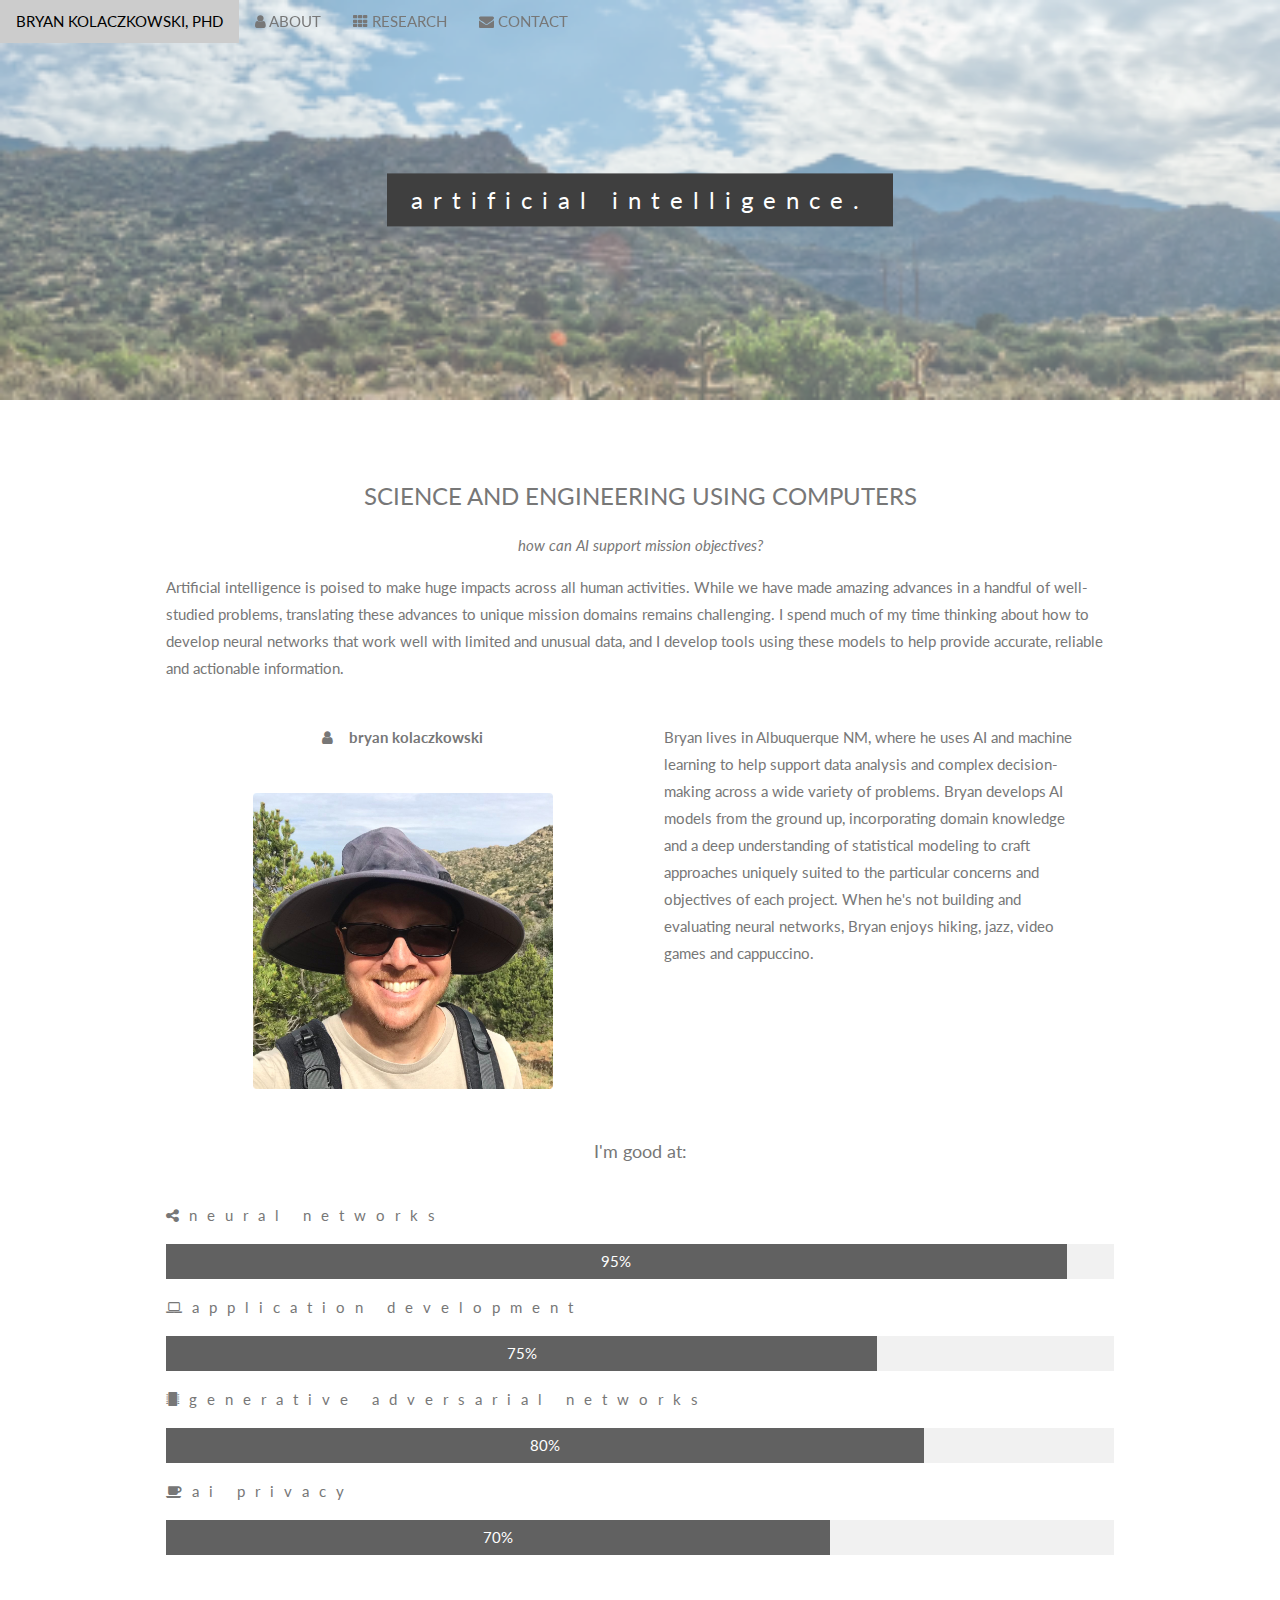
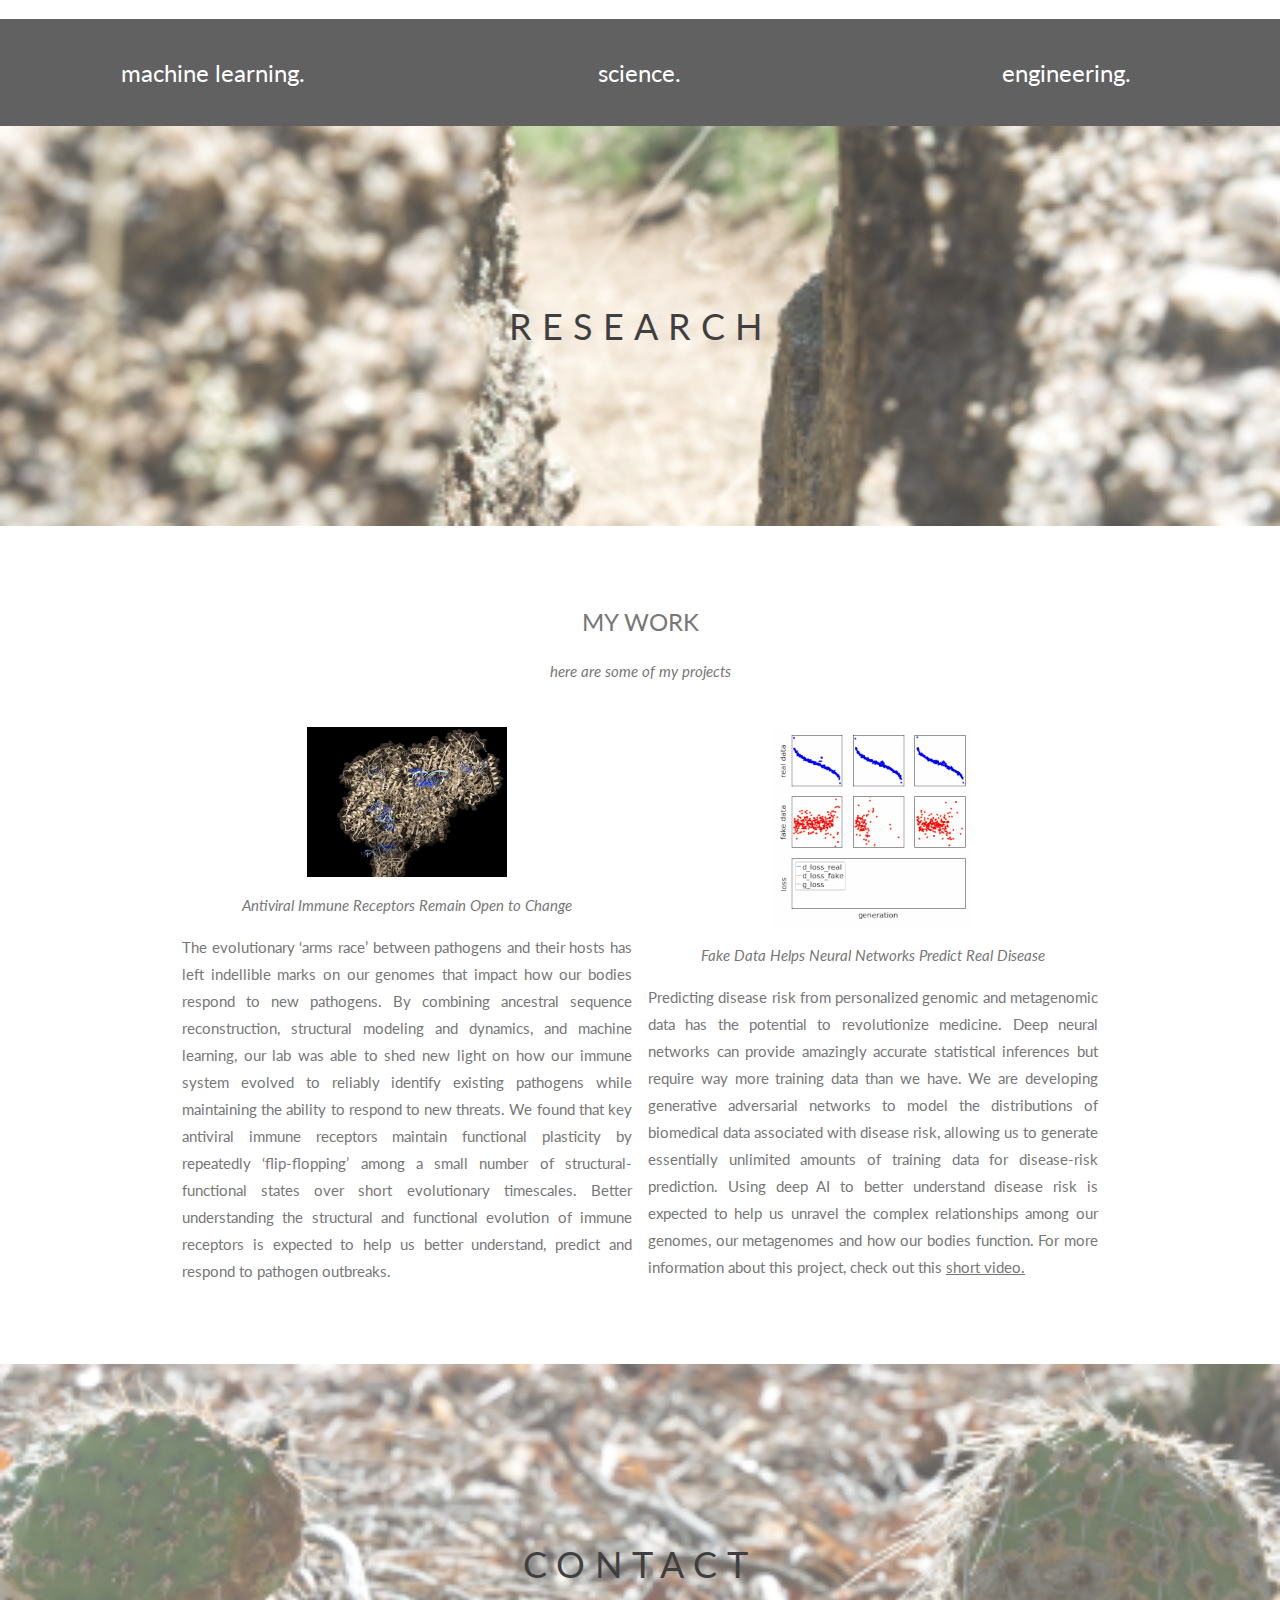
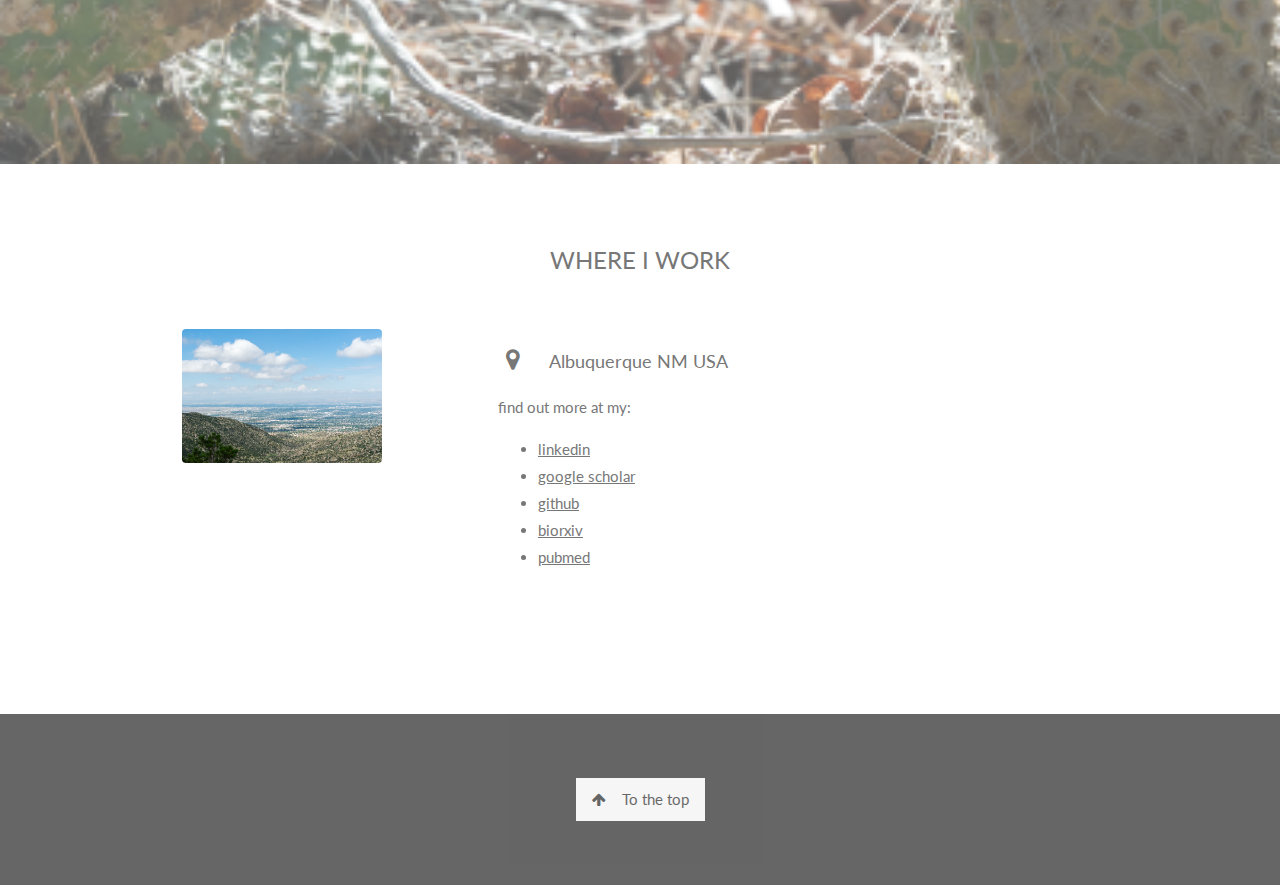
==== index.html @ e43301e1 "ai" ====
<!DOCTYPE html>
<html>
<title>bryankai</title>
<meta charset="UTF-8">
<meta name="viewport" content="width=device-width, initial-scale=1">
<link rel="stylesheet" href="https://www.w3schools.com/w3css/4/w3.css">
<link rel="stylesheet" href="https://fonts.googleapis.com/css?family=Lato">
<link rel="stylesheet" href="https://cdnjs.cloudflare.com/ajax/libs/font-awesome/4.7.0/css/font-awesome.min.css">
<style>
body,h1,h2,h3,h4,h5,h6 {font-family: "Lato", sans-serif;}
body, html {
  height: 100%;
  color: #777;
  line-height: 1.8;
}

/* Create a Parallax Effect */
.bgimg-1, .bgimg-2, .bgimg-3 {
  background-attachment: fixed;
  background-position: center;
  background-repeat: no-repeat;
  background-size: cover;
}

/* First image (Logo. Full height) */
.bgimg-1 {
  background-image: url('/images/parallax1.png');
  min-height: 100%;
}

/* Second image (Portfolio) */
.bgimg-2 {
  background-image: url("/images/parallax2.png");
  min-height: 400px;
}

/* Third image (Contact) */
.bgimg-3 {
  background-image: url("/images/parallax3.png");
  min-height: 400px;
}

.w3-wide {letter-spacing: 10px;}
.w3-hover-opacity {cursor: pointer;}

/* Turn off parallax scrolling for tablets and phones */
@media only screen and (max-device-width: 1600px) {
  .bgimg-1, .bgimg-2, .bgimg-3 {
    background-attachment: scroll;
    min-height: 400px;
  }
}
</style>
<body>

<!-- Navbar (sit on top) -->
<div class="w3-top">
  <div class="w3-bar" id="myNavbar">
    <a class="w3-bar-item w3-button w3-hover-black w3-hide-medium w3-hide-large w3-right" href="javascript:void(0);" onclick="toggleFunction()" title="Toggle Navigation Menu">
      <i class="fa fa-bars"></i>
    </a>
    <a href="#home" class="w3-bar-item w3-button w3-text-black">BRYAN KOLACZKOWSKI, PHD</a>
    <a href="#about" class="w3-bar-item w3-button w3-hide-small"><i class="fa fa-user"></i> ABOUT</a>
    <a href="#research" class="w3-bar-item w3-button w3-hide-small"><i class="fa fa-th"></i> RESEARCH</a>
    <a href="#contact" class="w3-bar-item w3-button w3-hide-small"><i class="fa fa-envelope"></i> CONTACT</a>
    </a>
  </div>

  <!-- Navbar on small screens -->
  <div id="navDemo" class="w3-bar-block w3-white w3-hide w3-hide-large w3-hide-medium">
    <a href="#about" class="w3-bar-item w3-button" onclick="toggleFunction()">ABOUT</a>
    <a href="#research" class="w3-bar-item w3-button" onclick="toggleFunction()">RESEARCH</a>
    <a href="#contact" class="w3-bar-item w3-button" onclick="toggleFunction()">CONTACT</a>
  </div>
</div>

<!-- First Parallax Image with Logo Text -->
<div class="bgimg-1 w3-display-container w3-opacity-min" id="home">
  <div class="w3-display-middle" style="white-space:nowrap;">
    <span class="w3-center w3-padding-large w3-black w3-xlarge w3-wide w3-animate-opacity">artificial intelligence.</span>
  </div>
</div>

<!-- Container (About Section) -->
<div class="w3-content w3-container w3-padding-64" id="about">
  <h3 class="w3-center">SCIENCE AND ENGINEERING USING COMPUTERS</h3>
  <p class="w3-center"><em>how can AI support mission objectives?</em></p>
  <p class="w3-justified">Artificial intelligence is poised to make huge impacts across
    all human activities. While we have made amazing advances in a handful of well-studied
    problems, translating these advances to unique mission domains remains challenging.
    I spend much of my time thinking about how to develop neural networks that work
    well with limited and unusual data, and I develop tools using these models to
    help provide accurate, reliable and actionable information.
  </p>
  <div class="w3-row">
    <div class="w3-col m6 w3-center w3-padding-large">
      <p><b><i class="fa fa-user w3-margin-right"></i>bryan kolaczkowski</b></p><br>
      <img src="/images/me.png" class="w3-round w3-image" alt="Photo of Me" width="300">
    </div>

    <!-- Hide this text on small devices -->
    <div class="w3-col m6 w3-hide-small w3-padding-large">
      <p class="w3-justified">Bryan lives in Albuquerque NM, where he uses AI and
        machine learning to help support data analysis and complex decision-making
        across a wide variety of problems. Bryan develops AI models from the
        ground up, incorporating domain knowledge and a deep understanding of statistical
        modeling to craft approaches uniquely suited to the particular concerns and
        objectives of each project. When he's not building and evaluating neural
        networks, Bryan enjoys hiking, jazz, video games and cappuccino.
      </p>
    </div>
  </div>
  <p class="w3-large w3-center w3-padding-16">I'm good at:</p>
  <p class="w3-wide"><i class="fa fa-share-alt"></i>neural networks</p>
  <div class="w3-light-grey">
    <div class="w3-container w3-padding-small w3-dark-grey w3-center" style="width:95%">95%</div>
  </div>
  <p class="w3-wide"><i class="fa fa-laptop"></i>application development</p>
  <div class="w3-light-grey">
    <div class="w3-container w3-padding-small w3-dark-grey w3-center" style="width:75%">75%</div>
  </div>
  <p class="w3-wide"><i class="fa fa-microchip"></i>generative adversarial networks</p>
  <div class="w3-light-grey">
    <div class="w3-container w3-padding-small w3-dark-grey w3-center" style="width:80%">80%</div>
  </div>
  <p class="w3-wide"><i class="fa fa-coffee"></i>ai privacy</p>
  <div class="w3-light-grey">
    <div class="w3-container w3-padding-small w3-dark-grey w3-center" style="width:70%">70%</div>
  </div>
</div>

<div class="w3-row w3-center w3-dark-grey w3-padding-16">
  <div class="w3-third w3-section">
    <span class="w3-xlarge">machine learning.</span>
  </div>
  <div class="w3-third w3-section">
    <span class="w3-xlarge">science.</span>
  </div>
  <div class="w3-third w3-section">
    <span class="w3-xlarge">engineering.</span>
  </div>
</div>

<!-- Second Parallax Image with Portfolio Text -->
<div class="bgimg-2 w3-display-container w3-opacity-min">
  <div class="w3-display-middle">
    <span class="w3-xxlarge w3-text-black w3-wide">RESEARCH</span>
  </div>
</div>

<!-- Container (Portfolio Section) -->
<div class="w3-content w3-container w3-padding-64" id="research">
  <h3 class="w3-center">MY WORK</h3>
  <p class="w3-center"><em>here are some of my projects</em></p><br>

  <!-- Responsive Grid. Four columns on tablets, laptops and desktops. Will stack on mobile devices/small screens (100% width) -->
  <div class="w3-row-padding w3-center">

    <div class="w3-half m3">
      <img src="/images/p1.gif" style="width:100" alt="RIG-like receptor">
      <p><em>Antiviral Immune Receptors Remain Open to Change</em></p>
      <p class="w3-justify">The evolutionary ‘arms race’ between pathogens and their hosts
         has left indellible marks on our genomes that impact how our bodies
         respond to new pathogens. By combining ancestral sequence
         reconstruction, structural modeling and dynamics, and machine
         learning, our lab was able to shed new light on how our immune system
         evolved to reliably identify existing pathogens while
         maintaining the ability to respond to new threats. We found
         that key antiviral immune receptors maintain functional plasticity
         by repeatedly ‘flip-flopping’ among a small number of
         structural-functional states over short
         evolutionary timescales. Better understanding the structural and
         functional evolution of immune receptors is expected to
         help us better understand, predict and respond to pathogen
         outbreaks.</p>
    </div>

    <div class="w3-half m3">
      <img src="/images/p2.gif" style="width:100" alt="Dicer">
      <p><em>Fake Data Helps Neural Networks Predict Real Disease</em></p>
      <p class="w3-justify">Predicting disease risk from personalized genomic and metagenomic data
         has the potential to revolutionize medicine. Deep neural networks
         can provide amazingly accurate statistical inferences but require
         way more training data than we have. We are developing generative
         adversarial networks to model the distributions of biomedical data
         associated with disease risk, allowing us to generate
         essentially unlimited amounts of training data for disease-risk
         prediction. Using deep AI to better understand disease risk is
         expected to help us unravel the complex relationships among our
         genomes, our metagenomes and how our bodies function. For more
         information about this project, check out this
         <a href="https://youtu.be/3ByeWbR-3E4" target="_blank">short video.</a></p>
    </div>

  </div>
</div>


<!-- Third Parallax Image with Portfolio Text -->
<div class="bgimg-3 w3-display-container w3-opacity-min">
  <div class="w3-display-middle">
     <span class="w3-xxlarge w3-text-black w3-wide">CONTACT</span>
  </div>
</div>

<!-- Container (Contact Section) -->
<div class="w3-content w3-container w3-padding-64" id="contact">
  <h3 class="w3-center">WHERE I WORK</h3>

  <div class="w3-row w3-padding-32 w3-section">
    <div class="w3-col m4 w3-container">
      <img src="/images/map.png" class="w3-image w3-round" style="width:200px">
    </div>
    <div class="w3-col m8 w3-panel">
      <div class="w3-large w3-margin-bottom">
        <i class="fa fa-map-marker fa-fw w3-hover-text-black w3-xlarge w3-margin-right"></i> Albuquerque NM USA<br>
      </div>
      <p>find out more at my:</p>
      <ul>
        <li><a href="https://www.linkedin.com/in/bryankolaczkowski/" target="_blank">linkedin</a></li>
        <li><a href="https://scholar.google.com/citations?user=3FQG18EAAAAJ" target="_blank">google scholar</a></li>
        <li><a href="https://github.com/bryankolaczkowski" target="_blank">github</a></li>
        <li><a href="https://www.biorxiv.org/search/author1%3Abryan%2Bkolaczkowski" target="_blank">biorxiv</a></li>
        <li><a href="https://www.ncbi.nlm.nih.gov/myncbi/1bcPCwgeOtjYxw/bibliography/public/" target="_blank">pubmed</a></li>
      </ul>
    </div>
  </div>
</div>

<!-- Footer -->
<footer class="w3-center w3-black w3-padding-64 w3-opacity w3-hover-opacity-off">
  <a href="#home" class="w3-button w3-light-grey"><i class="fa fa-arrow-up w3-margin-right"></i>To the top</a>
</footer>

<script>
// Modal Image Gallery
function onClick(element) {
  document.getElementById("img01").src = element.src;
  document.getElementById("modal01").style.display = "block";
  var captionText = document.getElementById("caption");
  captionText.innerHTML = element.alt;
}

// Change style of navbar on scroll
window.onscroll = function() {myFunction()};
function myFunction() {
    var navbar = document.getElementById("myNavbar");
    if (document.body.scrollTop > 100 || document.documentElement.scrollTop > 100) {
        navbar.className = "w3-bar" + " w3-card" + " w3-animate-top" + " w3-white";
    } else {
        navbar.className = navbar.className.replace(" w3-card w3-animate-top w3-white", "");
    }
}

// Used to toggle the menu on small screens when clicking on the menu button
function toggleFunction() {
    var x = document.getElementById("navDemo");
    if (x.className.indexOf("w3-show") == -1) {
        x.className += " w3-show";
    } else {
        x.className = x.className.replace(" w3-show", "");
    }
}
</script>

</body>
</html>
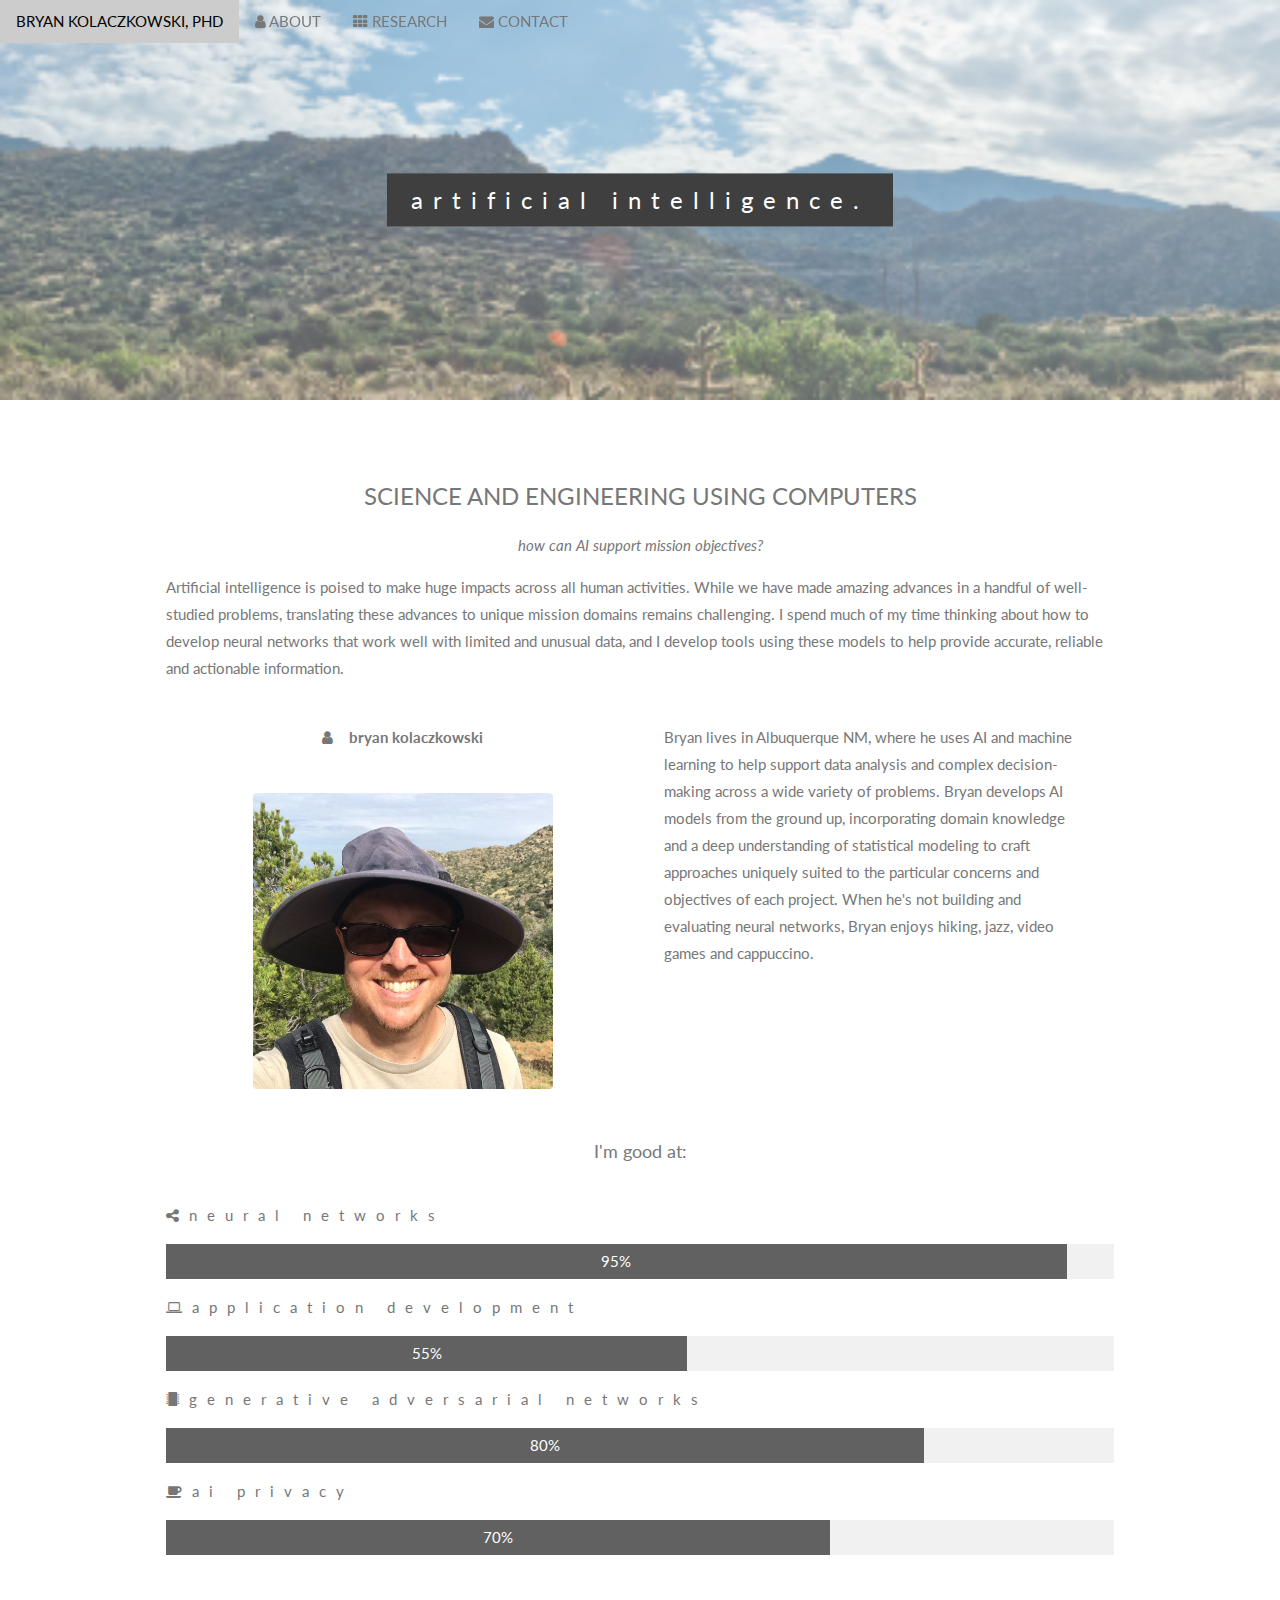
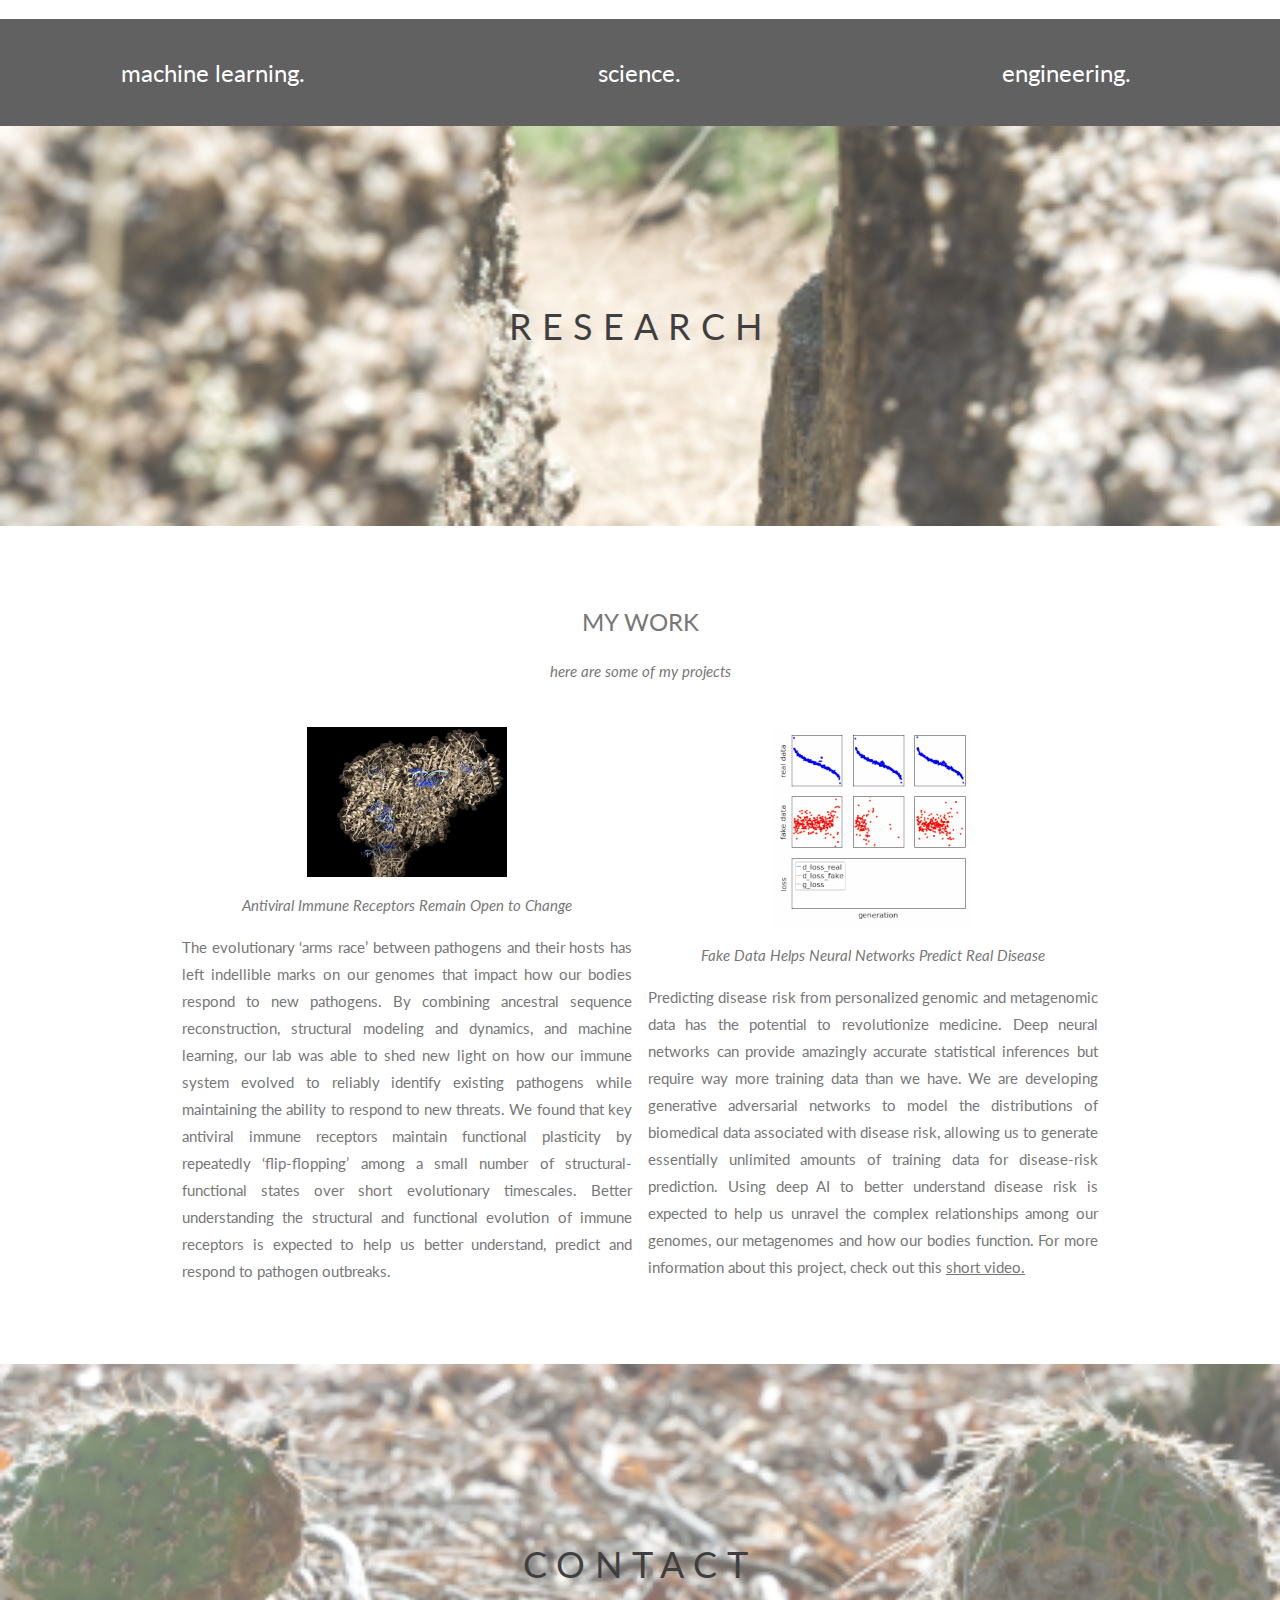
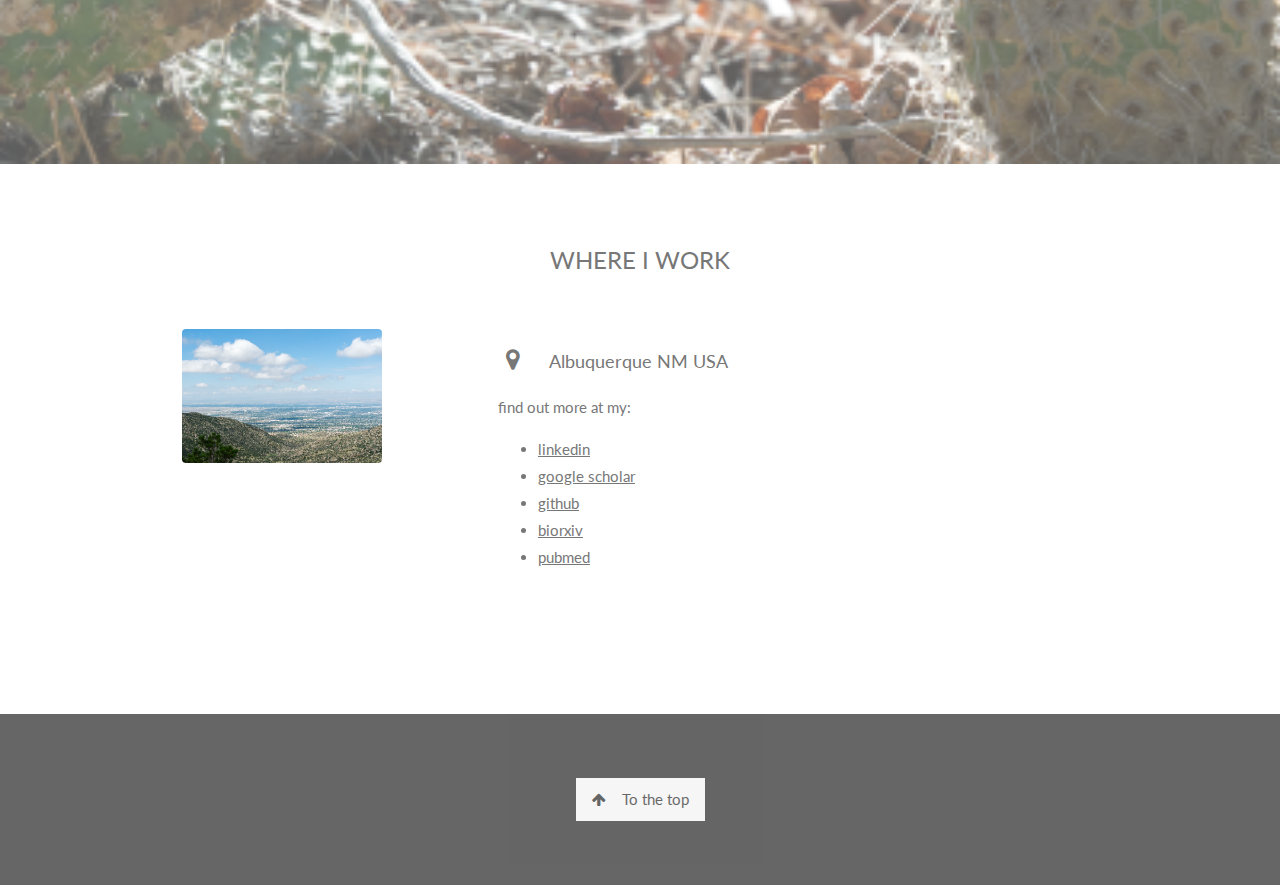
==== commit 3f698f6c: "update" ====
--- a/index.html
+++ b/index.html
@@ -117,7 +117,7 @@
   </div>
   <p class="w3-wide"><i class="fa fa-laptop"></i>application development</p>
   <div class="w3-light-grey">
-    <div class="w3-container w3-padding-small w3-dark-grey w3-center" style="width:75%">75%</div>
+    <div class="w3-container w3-padding-small w3-dark-grey w3-center" style="width:55%">55%</div>
   </div>
   <p class="w3-wide"><i class="fa fa-microchip"></i>generative adversarial networks</p>
   <div class="w3-light-grey">
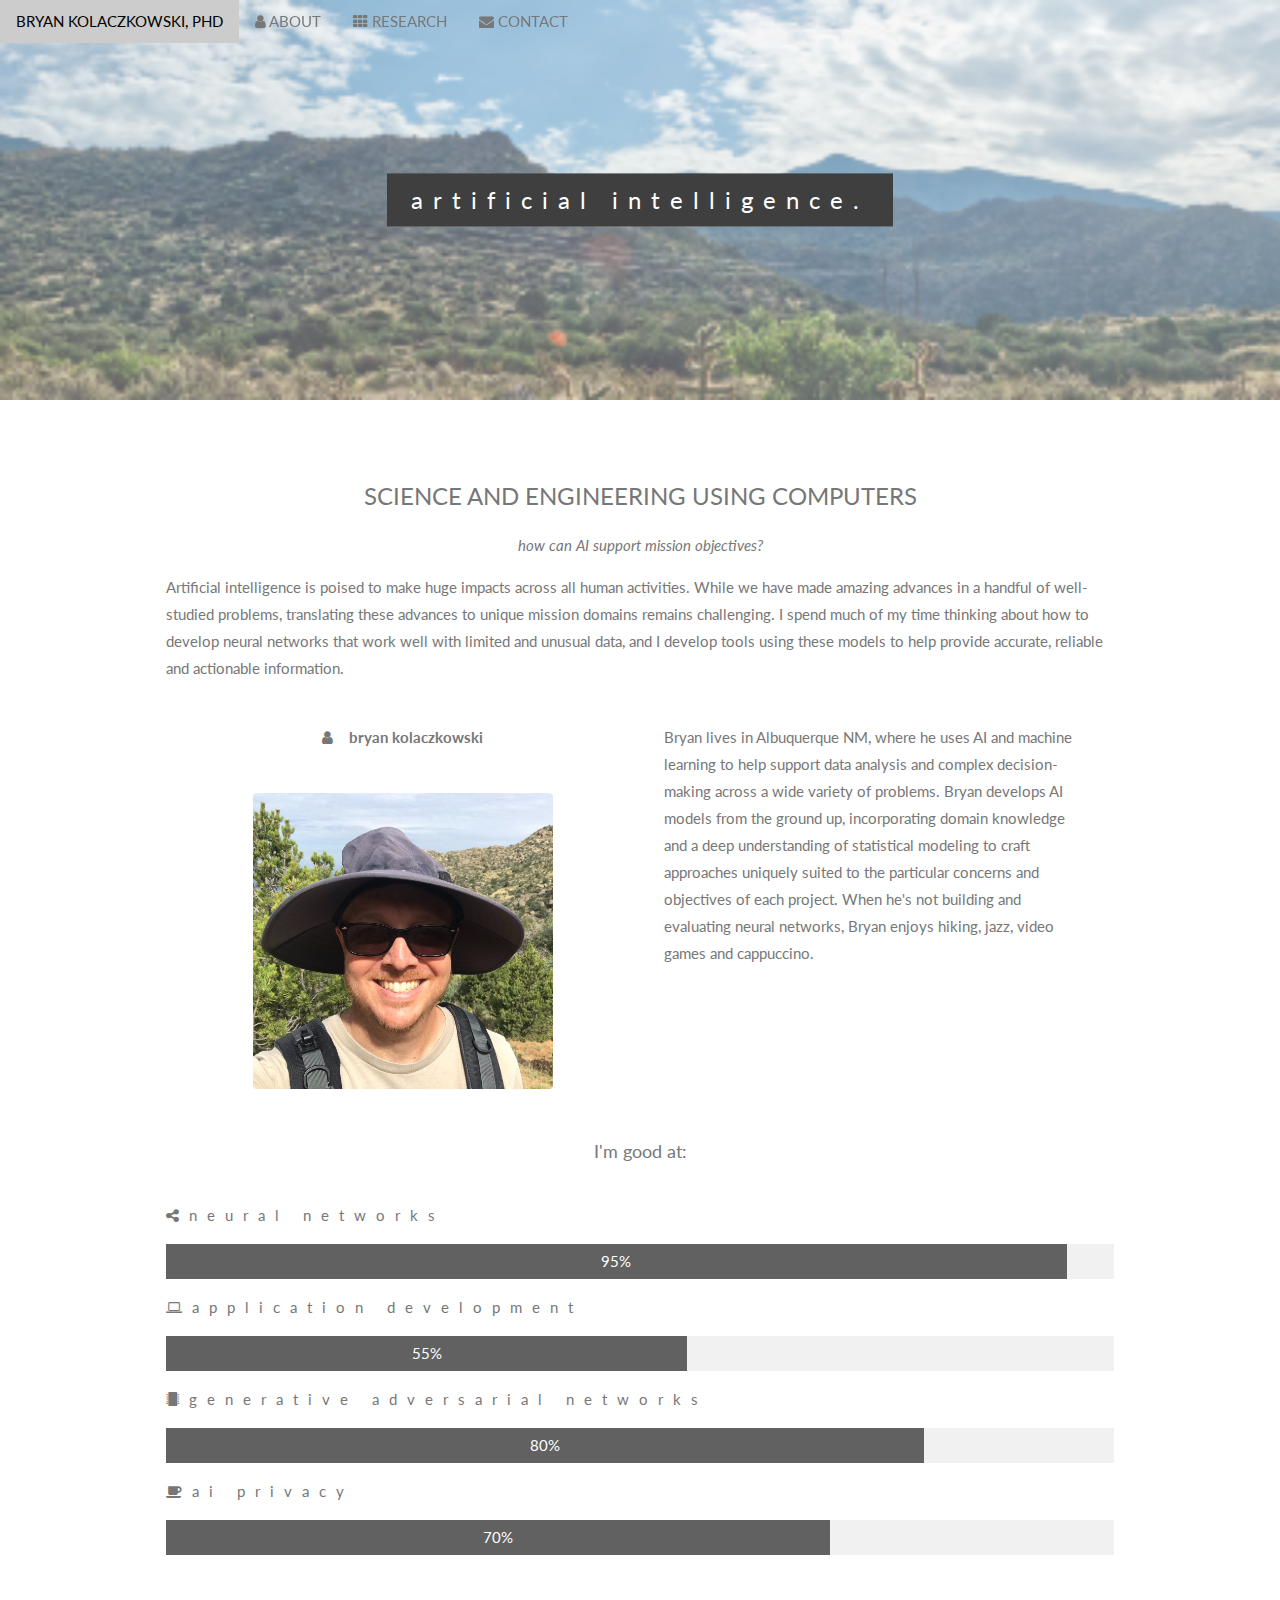
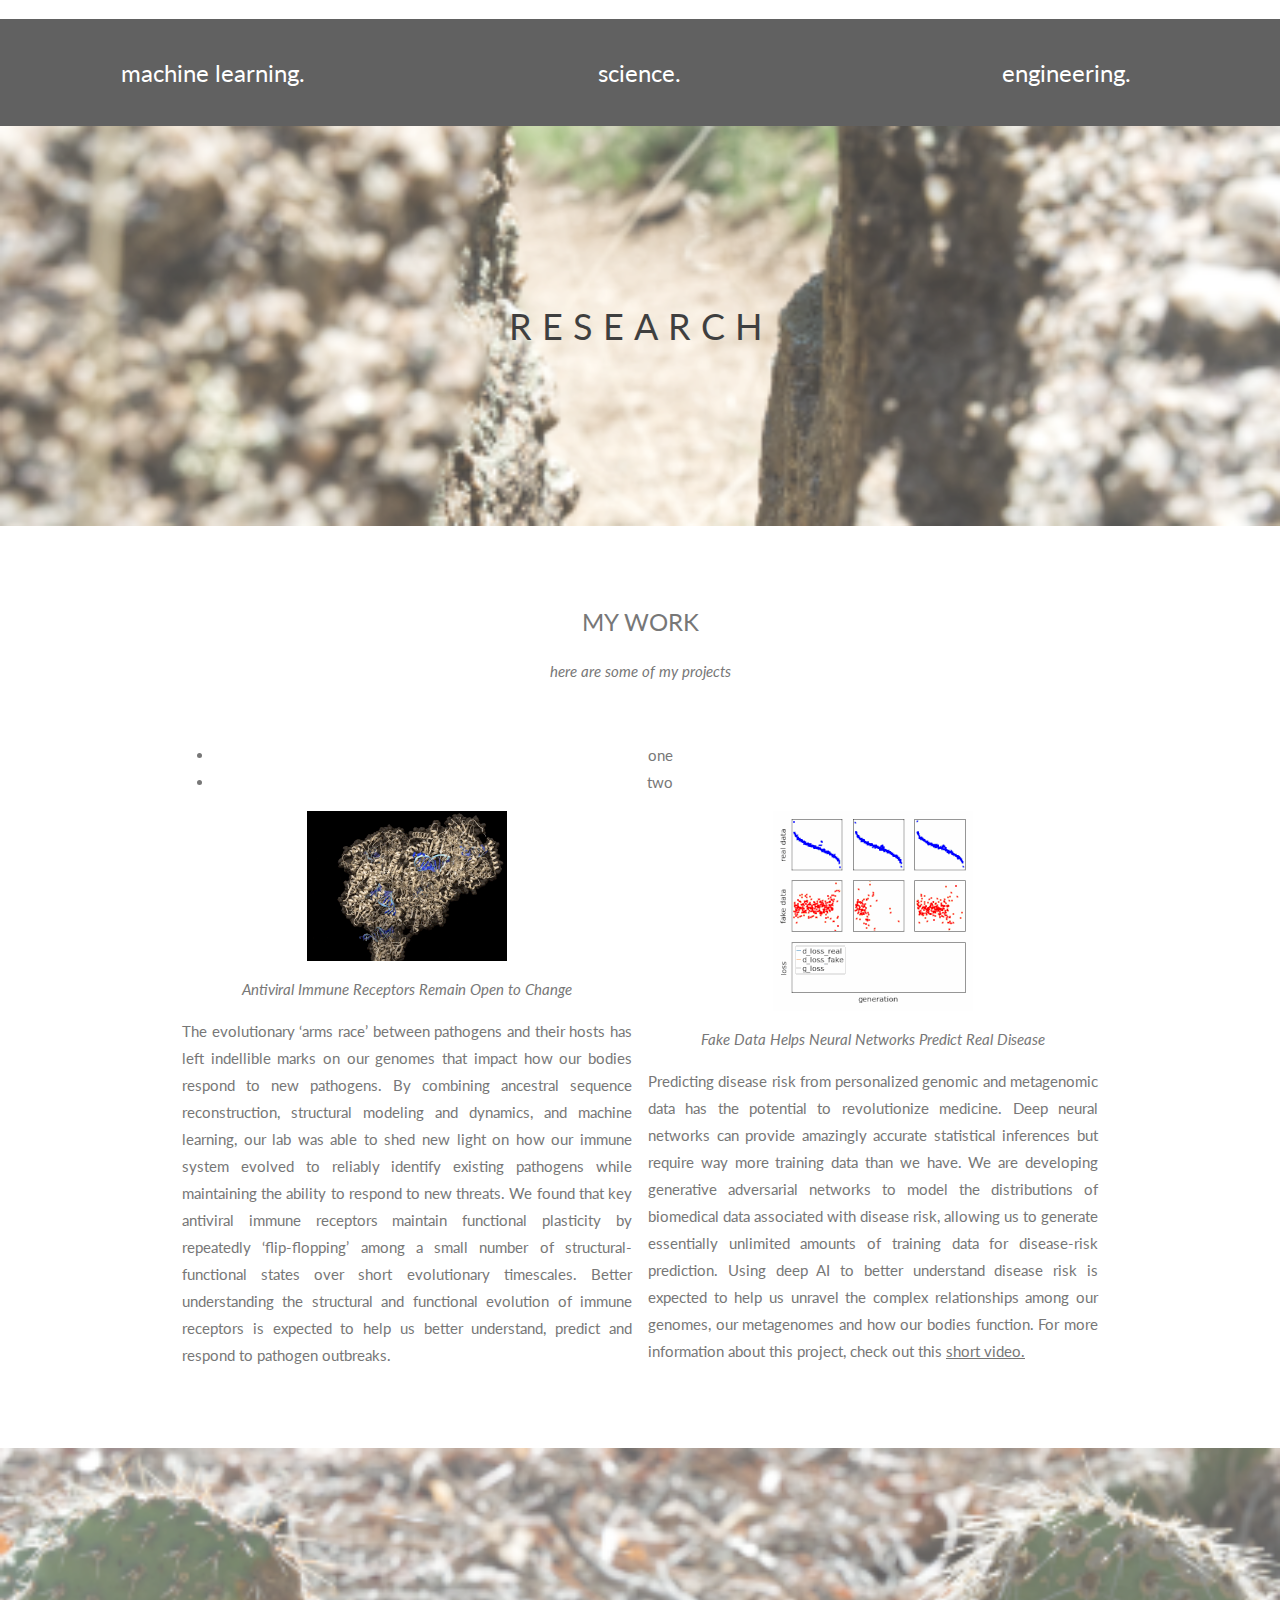
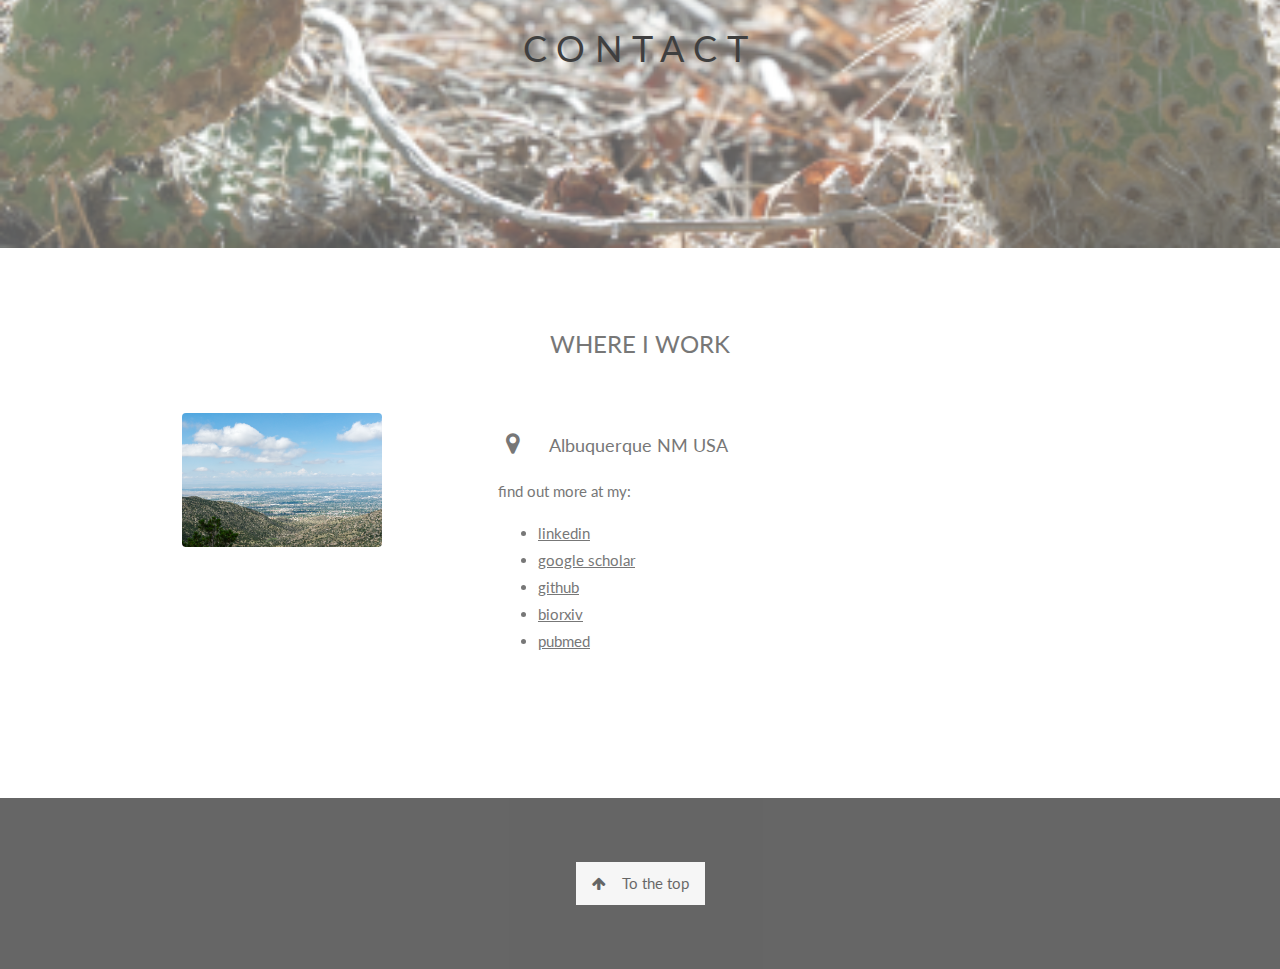
==== commit 4f3585a9: "test" ====
--- a/index.html
+++ b/index.html
@@ -155,7 +155,10 @@
 
   <!-- Responsive Grid. Four columns on tablets, laptops and desktops. Will stack on mobile devices/small screens (100% width) -->
   <div class="w3-row-padding w3-center">
-
+    <ul>
+      <li>one</li>
+      <li>two</li>
+    </ul>
     <div class="w3-half m3">
       <img src="/images/p1.gif" style="width:100" alt="RIG-like receptor">
       <p><em>Antiviral Immune Receptors Remain Open to Change</em></p>
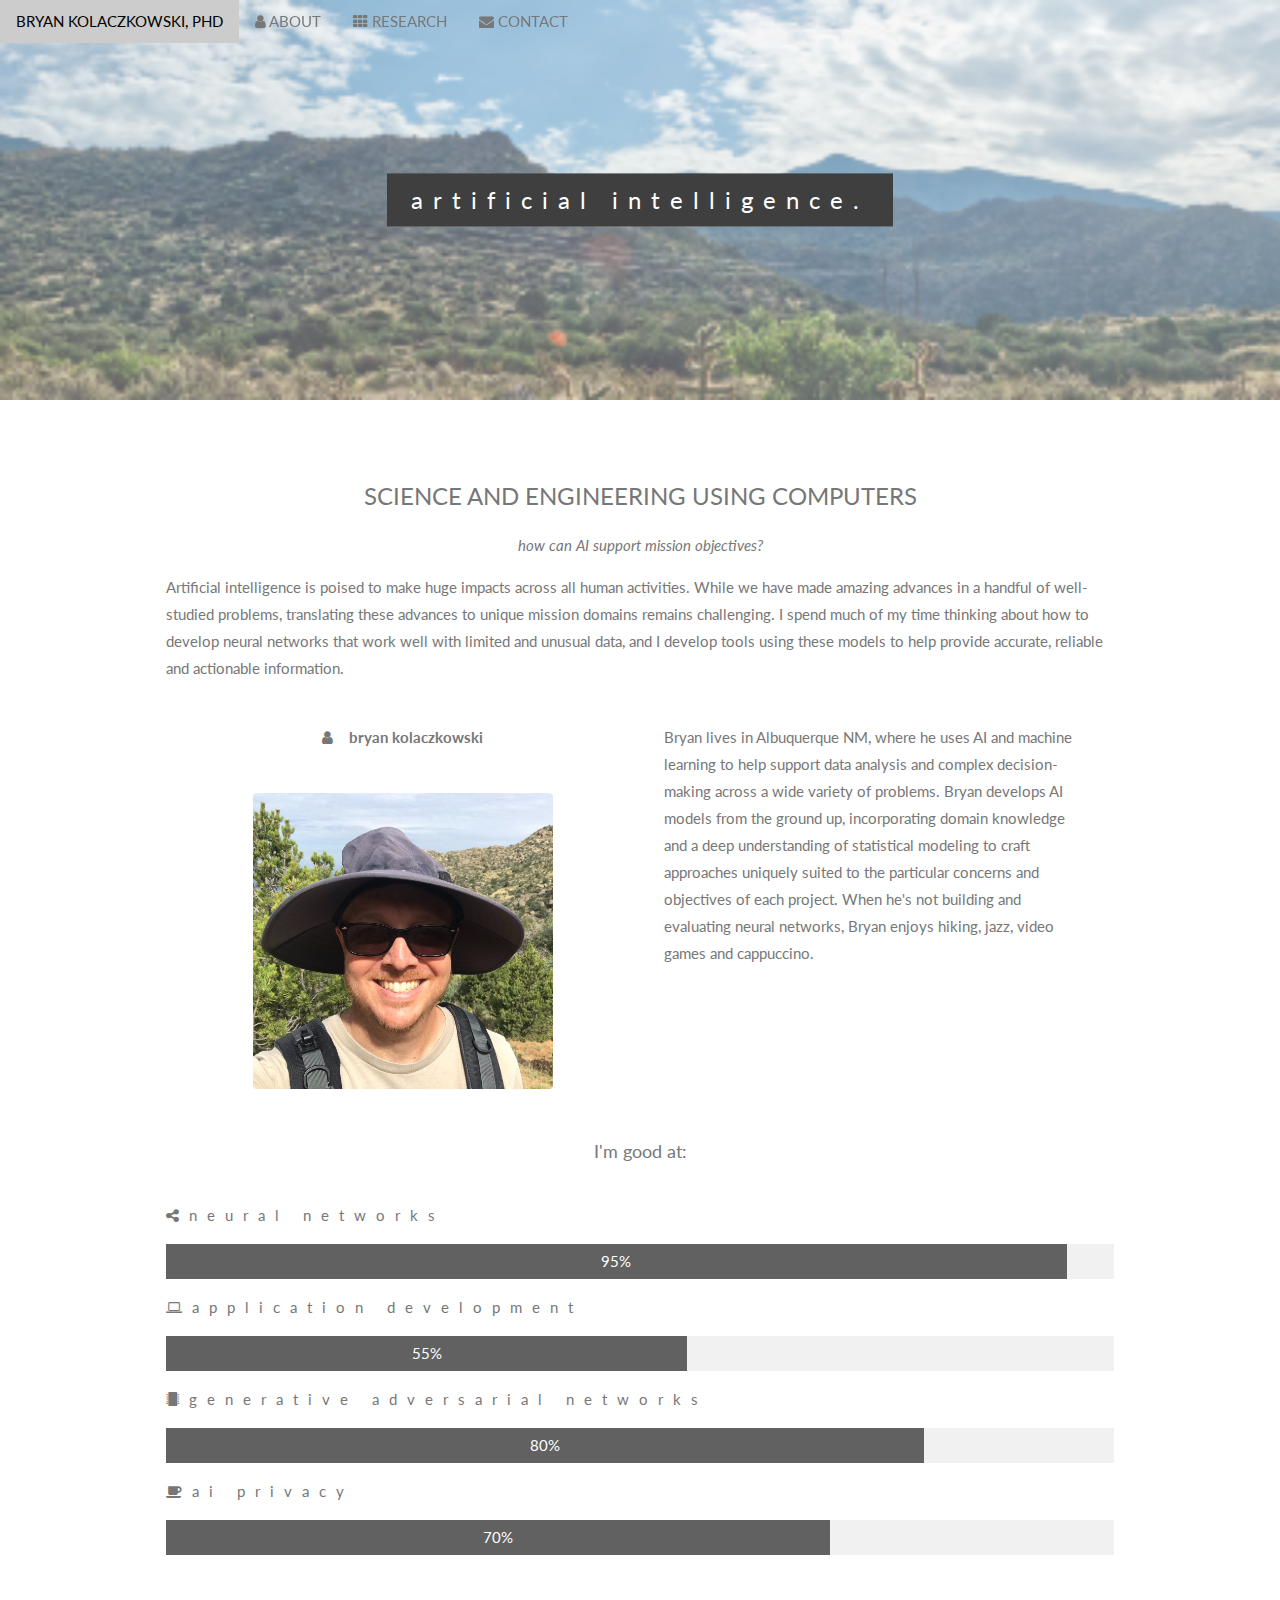
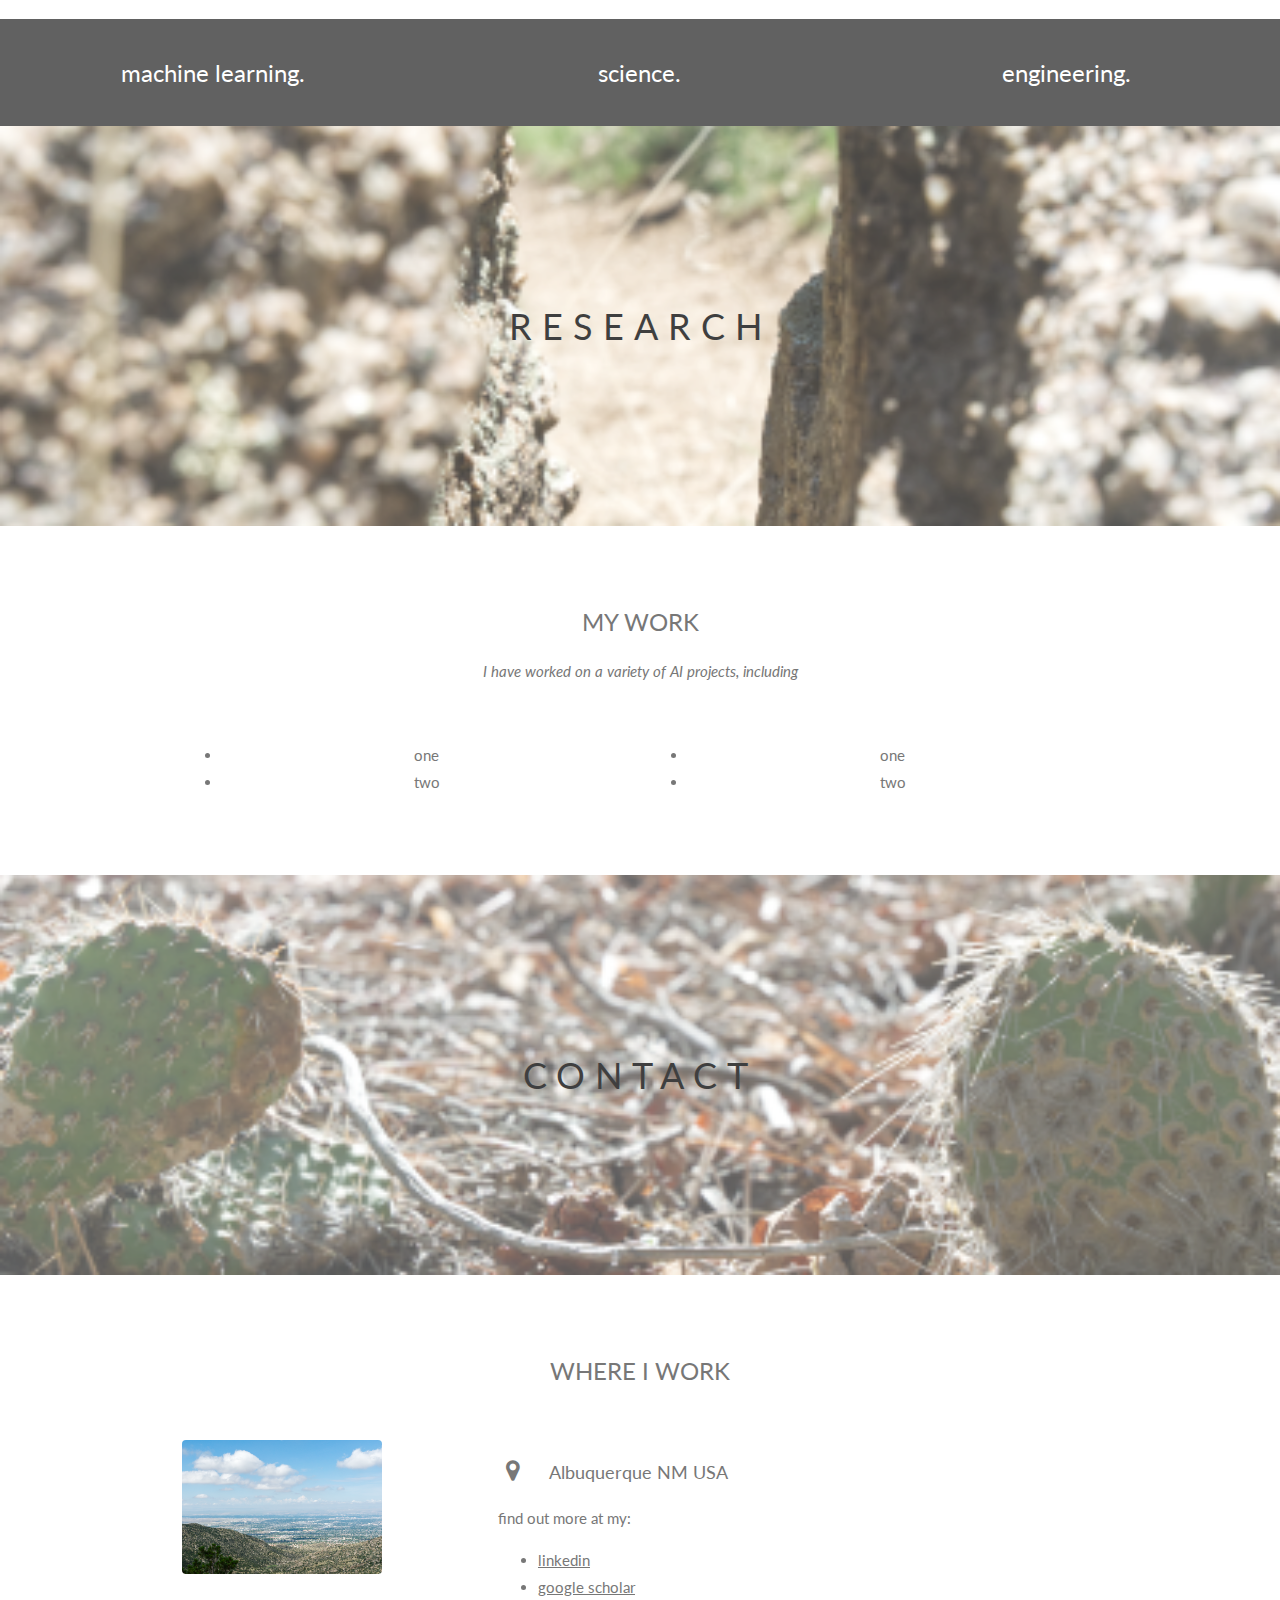
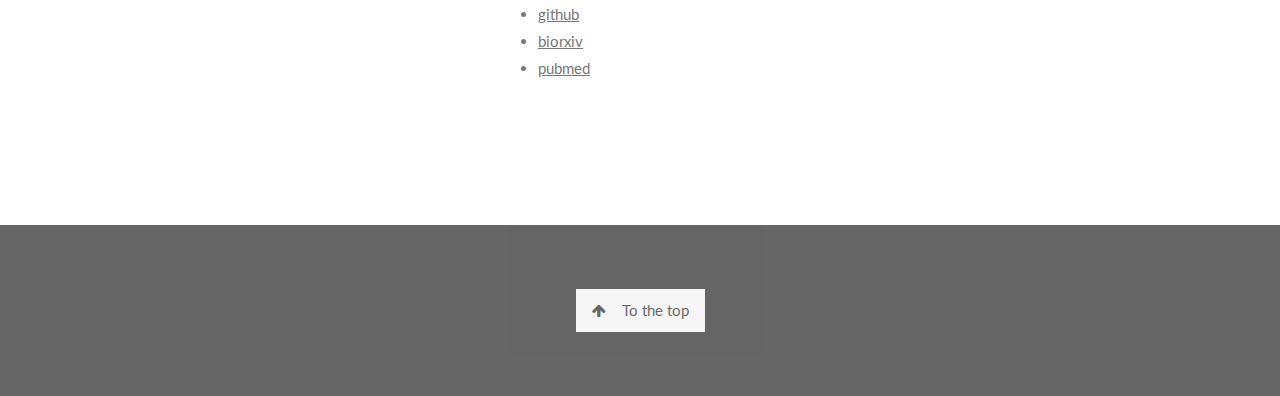
==== commit 74521f2b: "mod" ====
--- a/index.html
+++ b/index.html
@@ -151,48 +151,22 @@
 <!-- Container (Portfolio Section) -->
 <div class="w3-content w3-container w3-padding-64" id="research">
   <h3 class="w3-center">MY WORK</h3>
-  <p class="w3-center"><em>here are some of my projects</em></p><br>
+  <p class="w3-center"><em>I have worked on a variety of AI projects, including</em></p><br>
 
   <!-- Responsive Grid. Four columns on tablets, laptops and desktops. Will stack on mobile devices/small screens (100% width) -->
   <div class="w3-row-padding w3-center">
-    <ul>
-      <li>one</li>
-      <li>two</li>
-    </ul>
     <div class="w3-half m3">
-      <img src="/images/p1.gif" style="width:100" alt="RIG-like receptor">
-      <p><em>Antiviral Immune Receptors Remain Open to Change</em></p>
-      <p class="w3-justify">The evolutionary ‘arms race’ between pathogens and their hosts
-         has left indellible marks on our genomes that impact how our bodies
-         respond to new pathogens. By combining ancestral sequence
-         reconstruction, structural modeling and dynamics, and machine
-         learning, our lab was able to shed new light on how our immune system
-         evolved to reliably identify existing pathogens while
-         maintaining the ability to respond to new threats. We found
-         that key antiviral immune receptors maintain functional plasticity
-         by repeatedly ‘flip-flopping’ among a small number of
-         structural-functional states over short
-         evolutionary timescales. Better understanding the structural and
-         functional evolution of immune receptors is expected to
-         help us better understand, predict and respond to pathogen
-         outbreaks.</p>
+      <ul>
+        <li>one</li>
+        <li>two</li>
+      </ul>
     </div>
 
     <div class="w3-half m3">
-      <img src="/images/p2.gif" style="width:100" alt="Dicer">
-      <p><em>Fake Data Helps Neural Networks Predict Real Disease</em></p>
-      <p class="w3-justify">Predicting disease risk from personalized genomic and metagenomic data
-         has the potential to revolutionize medicine. Deep neural networks
-         can provide amazingly accurate statistical inferences but require
-         way more training data than we have. We are developing generative
-         adversarial networks to model the distributions of biomedical data
-         associated with disease risk, allowing us to generate
-         essentially unlimited amounts of training data for disease-risk
-         prediction. Using deep AI to better understand disease risk is
-         expected to help us unravel the complex relationships among our
-         genomes, our metagenomes and how our bodies function. For more
-         information about this project, check out this
-         <a href="https://youtu.be/3ByeWbR-3E4" target="_blank">short video.</a></p>
+      <ul>
+        <li>one</li>
+        <li>two</li>
+      </ul>
     </div>
 
   </div>
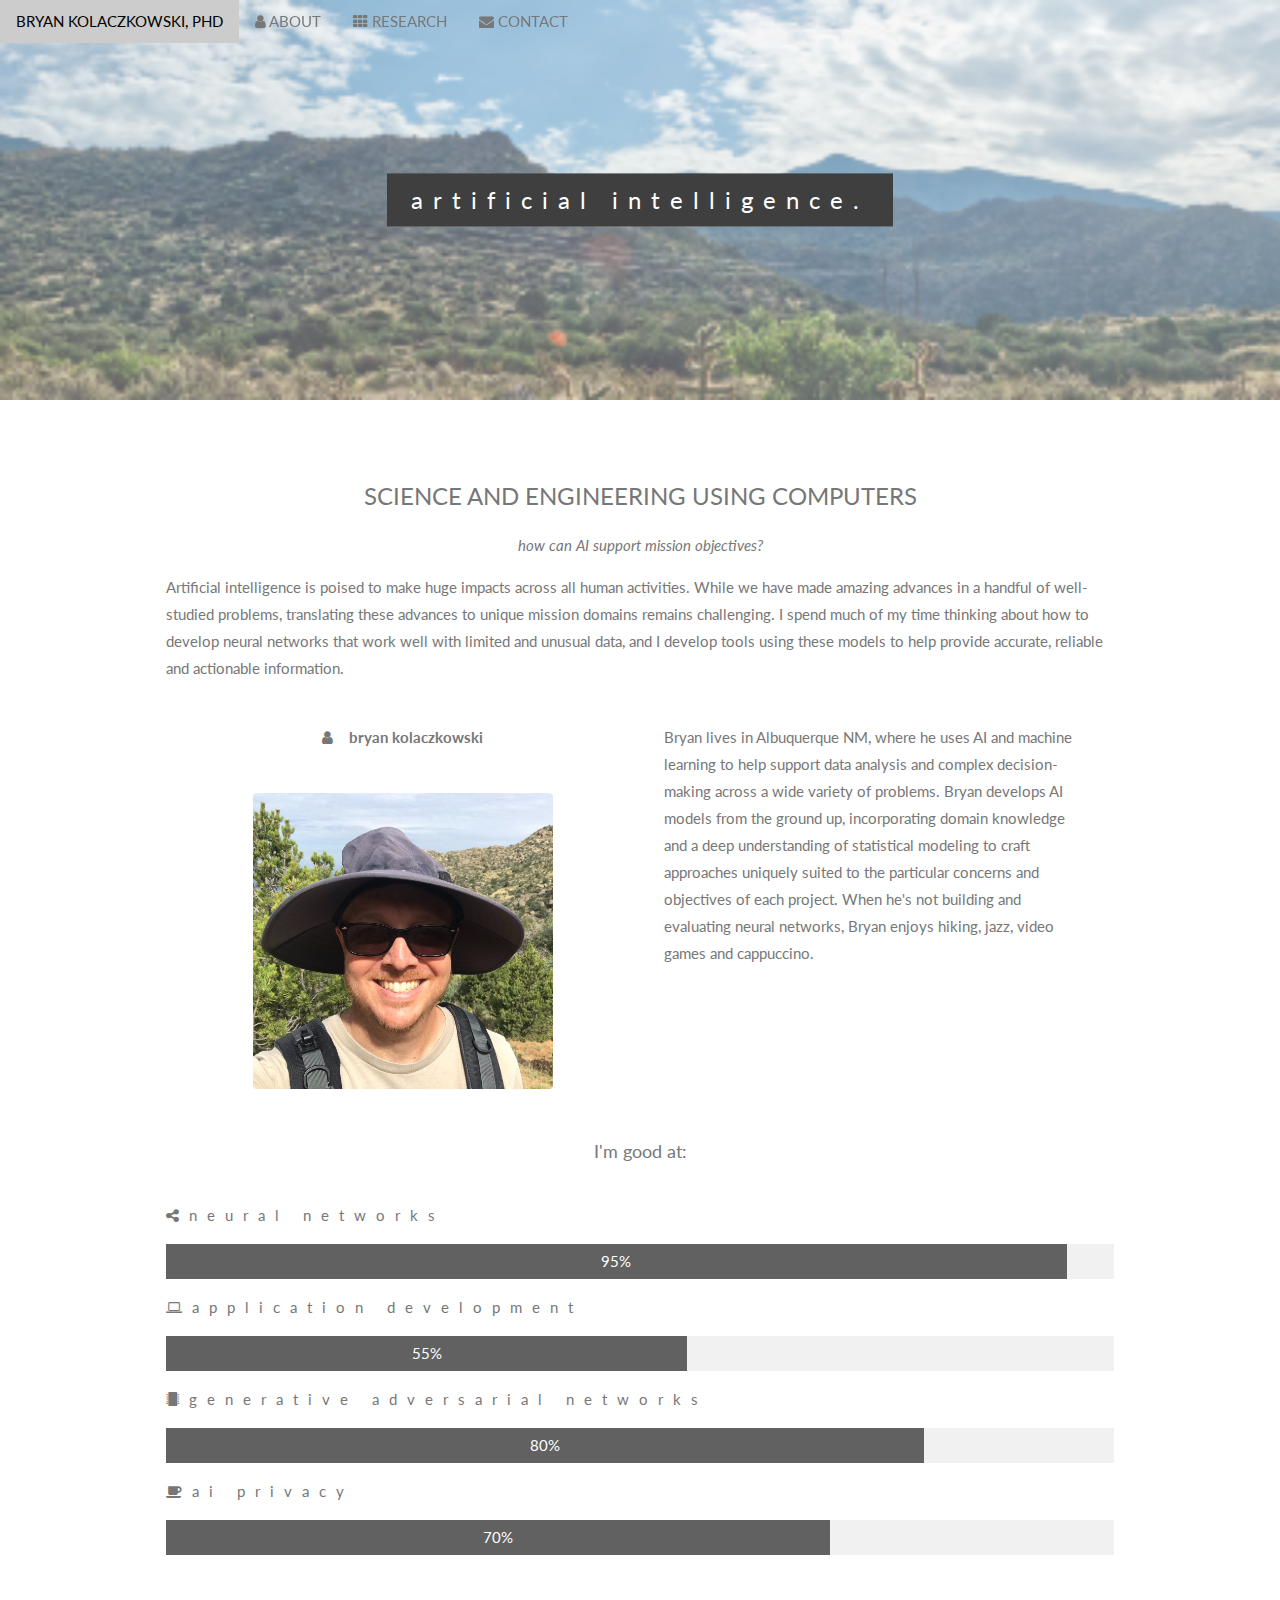
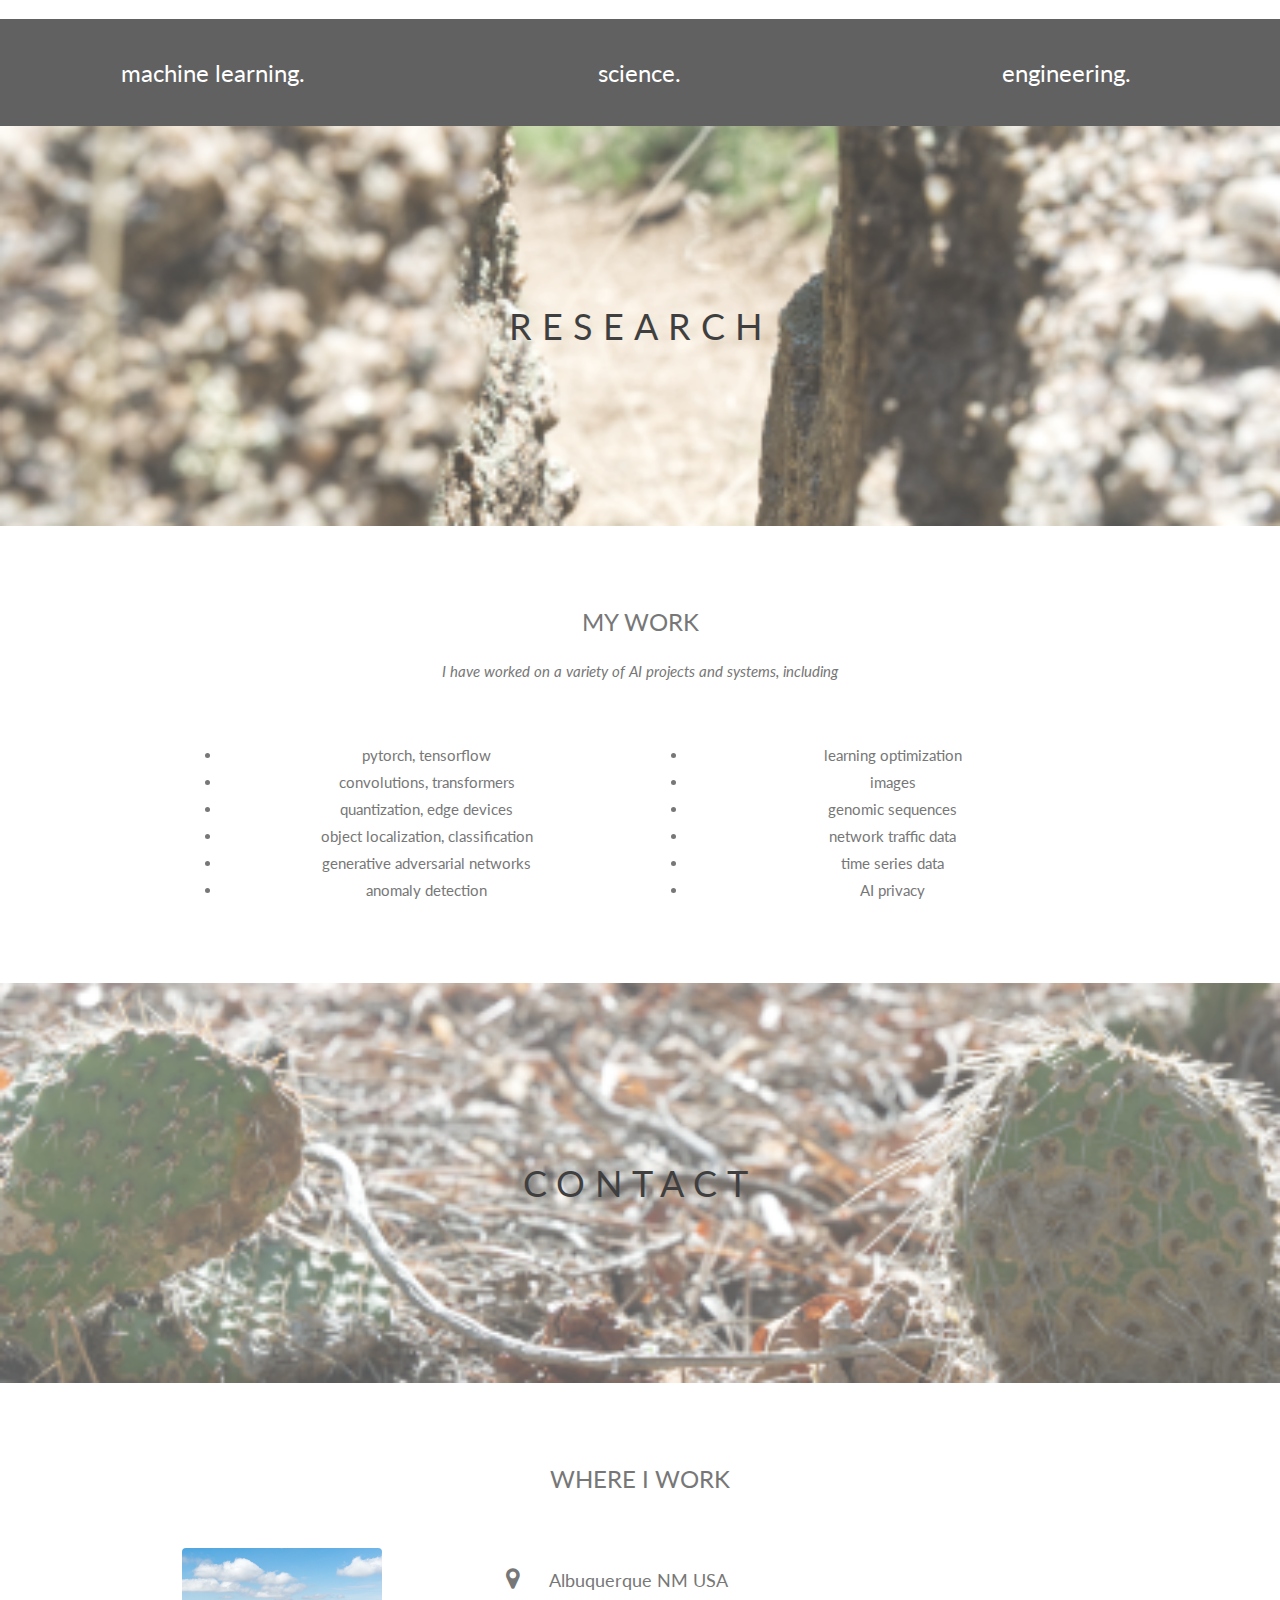
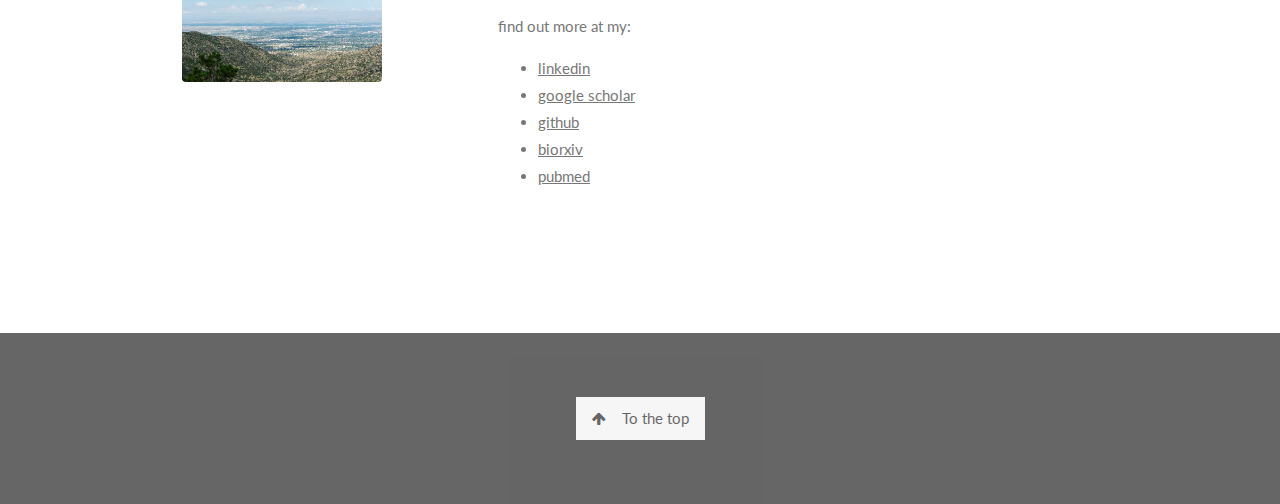
==== commit 381d0e53: "updated" ====
--- a/index.html
+++ b/index.html
@@ -151,21 +151,29 @@
 <!-- Container (Portfolio Section) -->
 <div class="w3-content w3-container w3-padding-64" id="research">
   <h3 class="w3-center">MY WORK</h3>
-  <p class="w3-center"><em>I have worked on a variety of AI projects, including</em></p><br>
+  <p class="w3-center"><em>I have worked on a variety of AI projects and systems, including</em></p><br>
 
   <!-- Responsive Grid. Four columns on tablets, laptops and desktops. Will stack on mobile devices/small screens (100% width) -->
   <div class="w3-row-padding w3-center">
     <div class="w3-half m3">
       <ul>
-        <li>one</li>
-        <li>two</li>
+        <li>pytorch, tensorflow</li>
+        <li>convolutions, transformers</li>
+        <li>quantization, edge devices</li>
+        <li>object localization, classification</li>
+        <li>generative adversarial networks</li>
+        <li>anomaly detection</li>
       </ul>
     </div>
 
     <div class="w3-half m3">
       <ul>
-        <li>one</li>
-        <li>two</li>
+        <li>learning optimization</li>
+        <li>images</li>
+        <li>genomic sequences</li>
+        <li>network traffic data</li>
+        <li>time series data</li>
+        <li>AI privacy</li>
       </ul>
     </div>
 
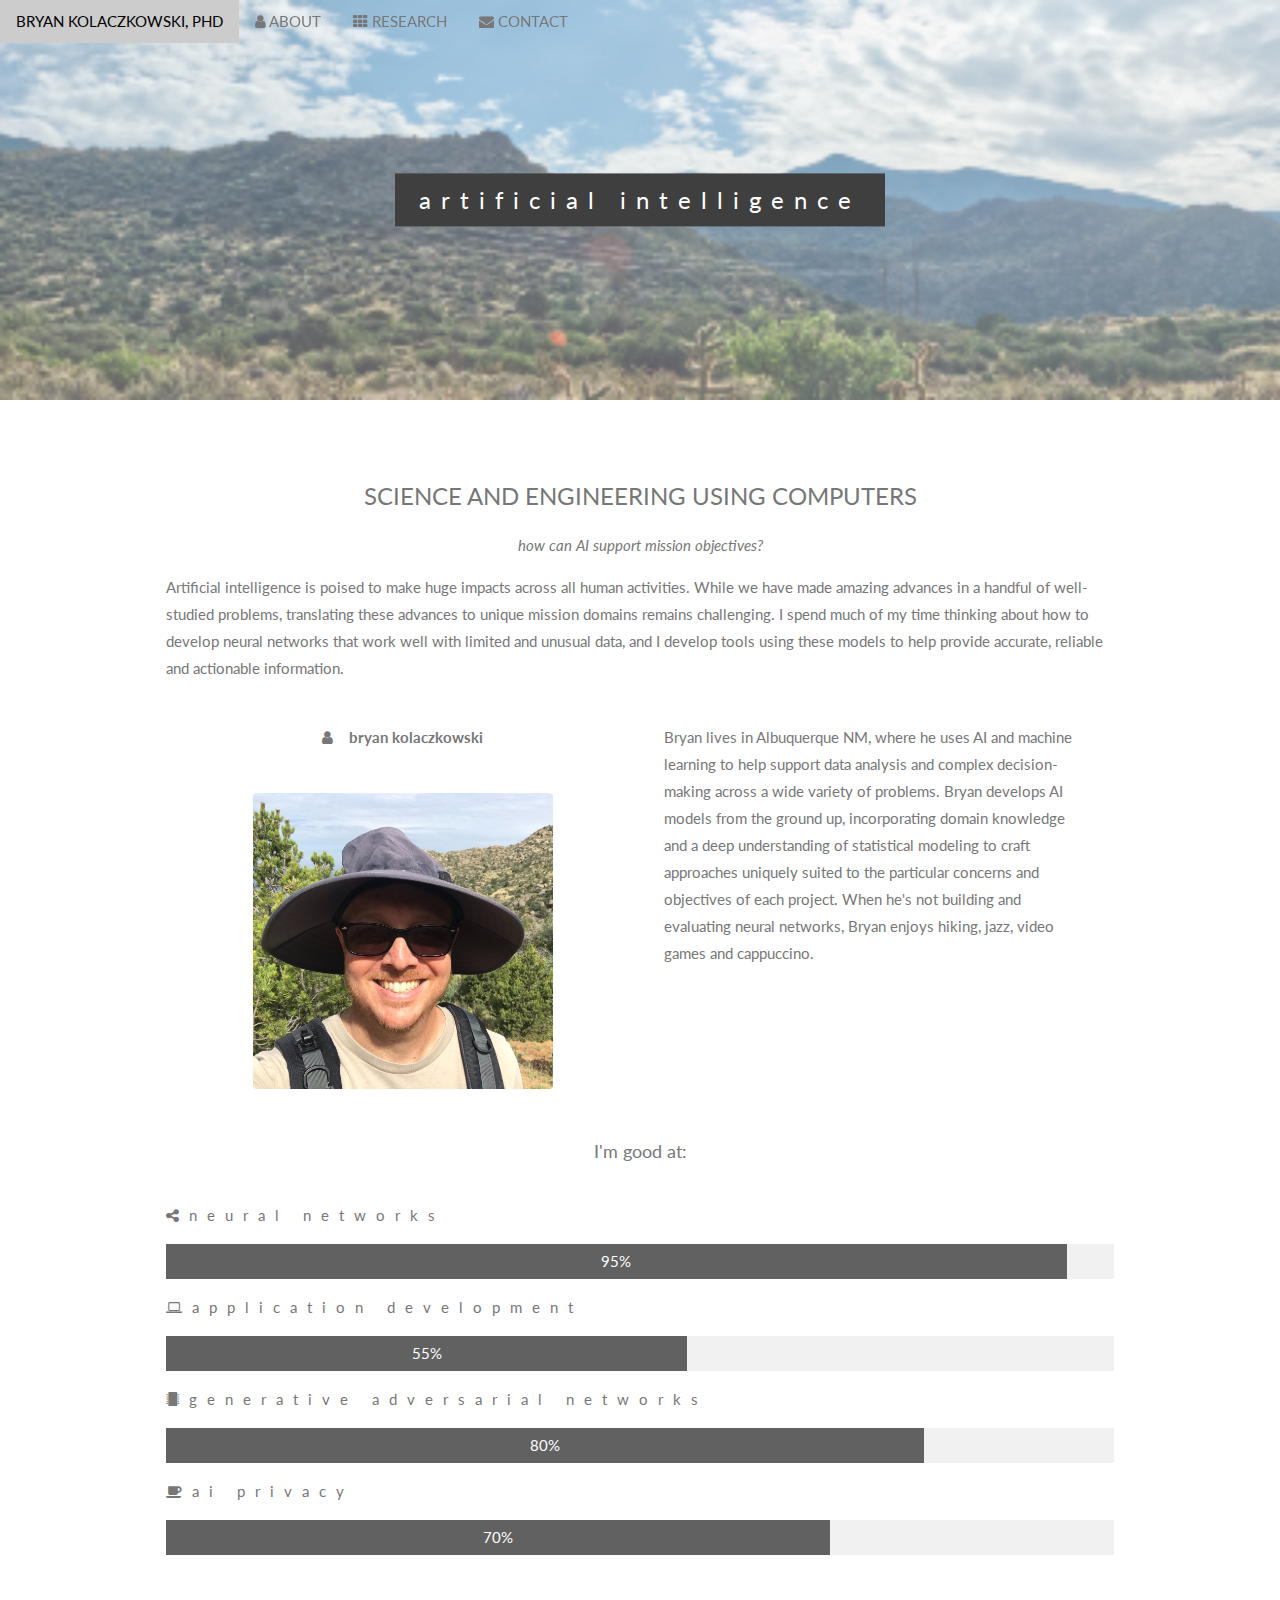
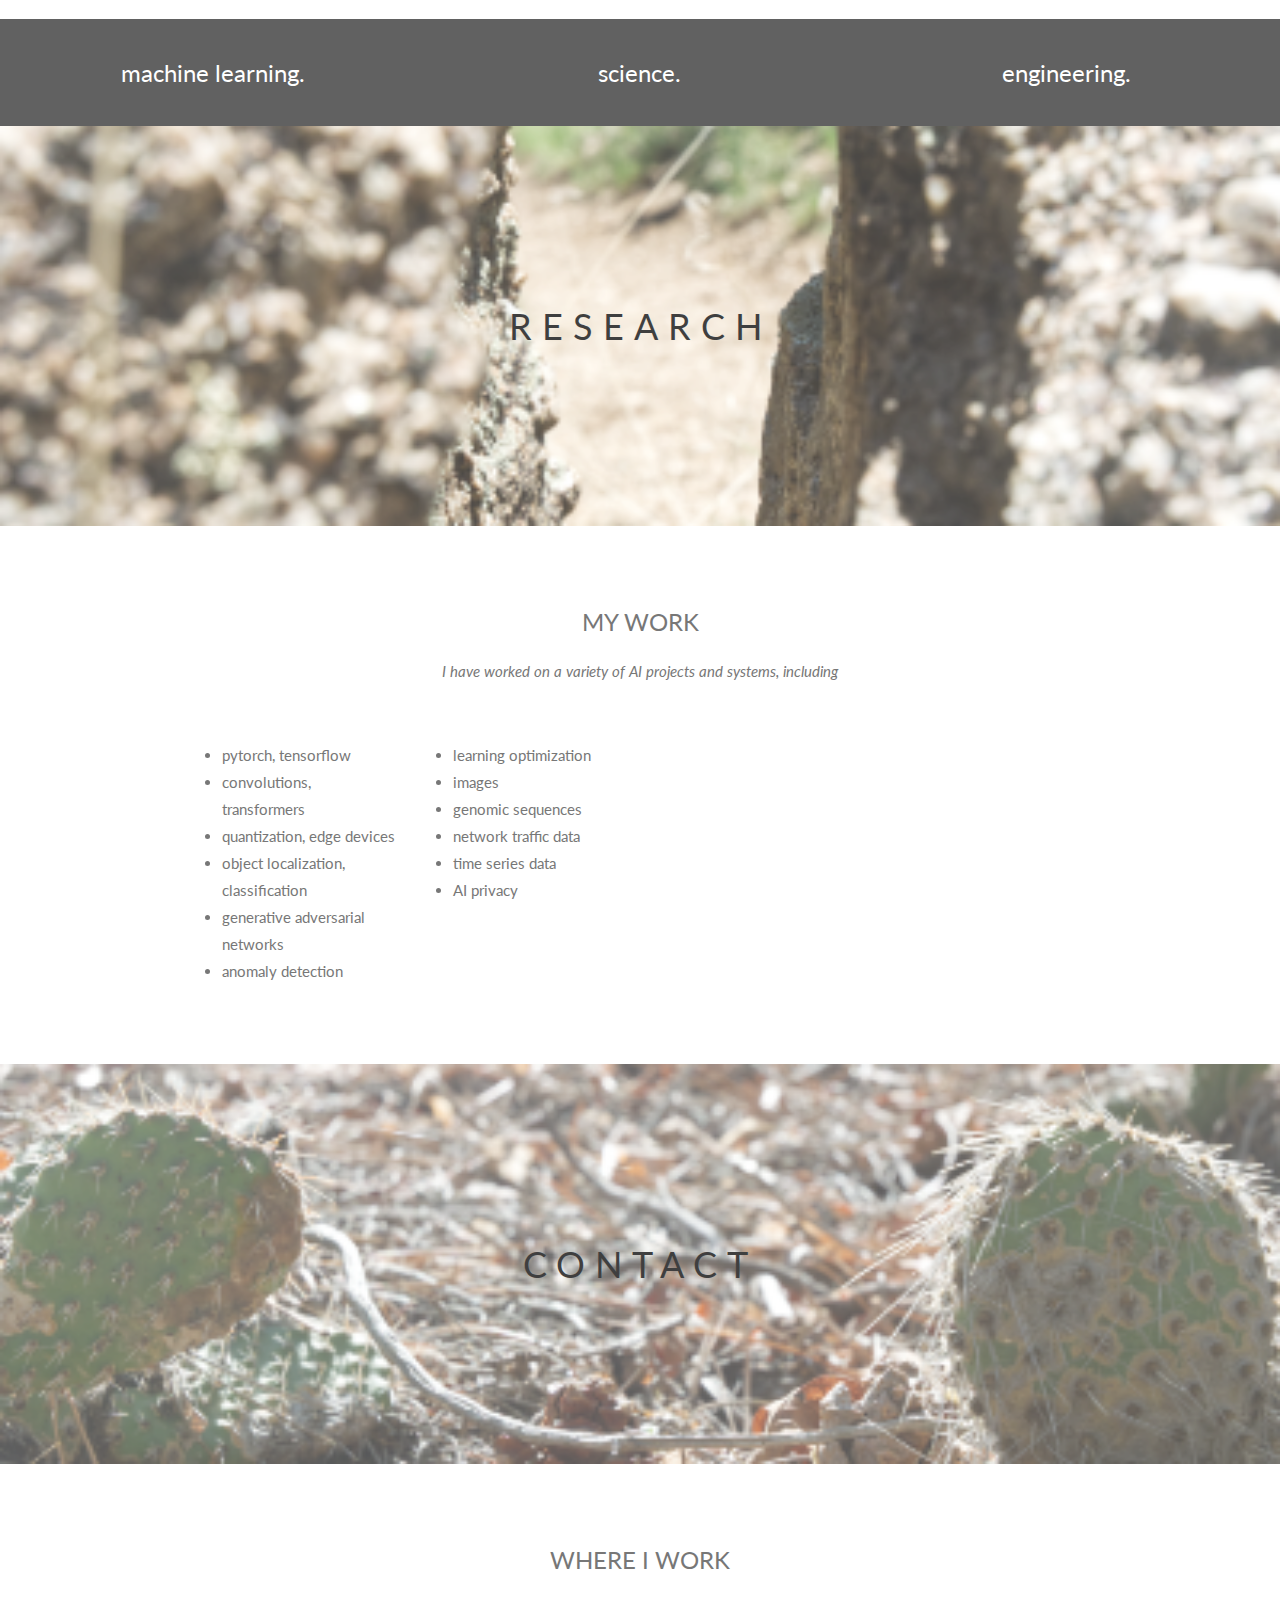
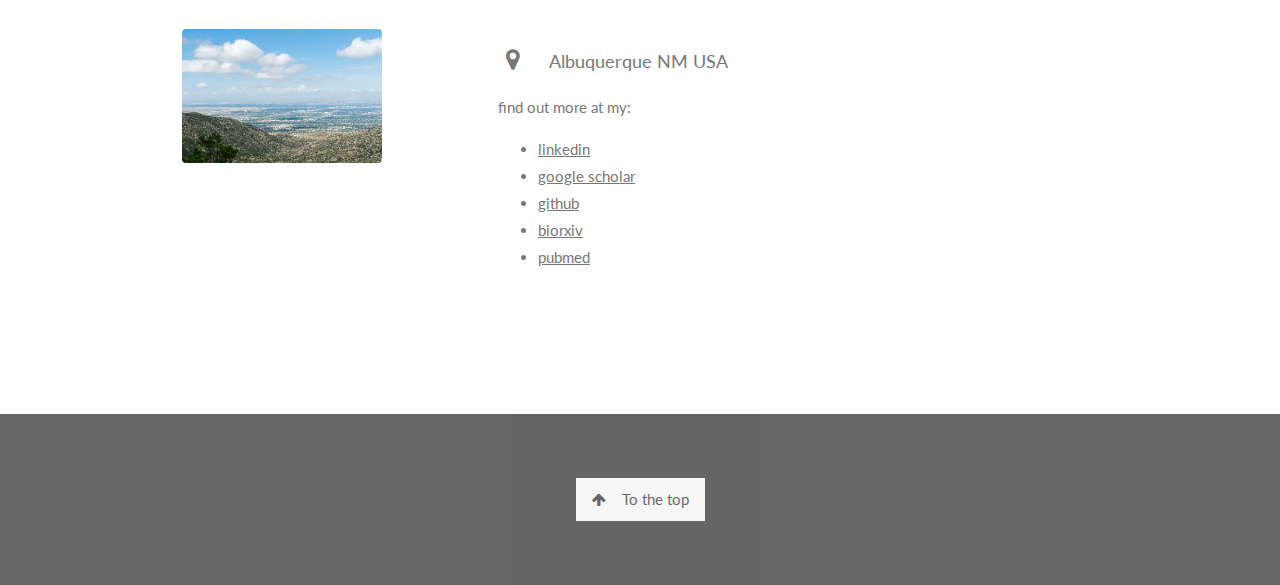
==== commit 15dd1d95: "fixing" ====
--- a/index.html
+++ b/index.html
@@ -77,7 +77,7 @@
 <!-- First Parallax Image with Logo Text -->
 <div class="bgimg-1 w3-display-container w3-opacity-min" id="home">
   <div class="w3-display-middle" style="white-space:nowrap;">
-    <span class="w3-center w3-padding-large w3-black w3-xlarge w3-wide w3-animate-opacity">artificial intelligence.</span>
+    <span class="w3-center w3-padding-large w3-black w3-xlarge w3-wide w3-animate-opacity">artificial intelligence</span>
   </div>
 </div>
 
@@ -154,7 +154,7 @@
   <p class="w3-center"><em>I have worked on a variety of AI projects and systems, including</em></p><br>
 
   <!-- Responsive Grid. Four columns on tablets, laptops and desktops. Will stack on mobile devices/small screens (100% width) -->
-  <div class="w3-row-padding w3-center">
+  <div class="w3-row-padding w3-left">
     <div class="w3-half m3">
       <ul>
         <li>pytorch, tensorflow</li>
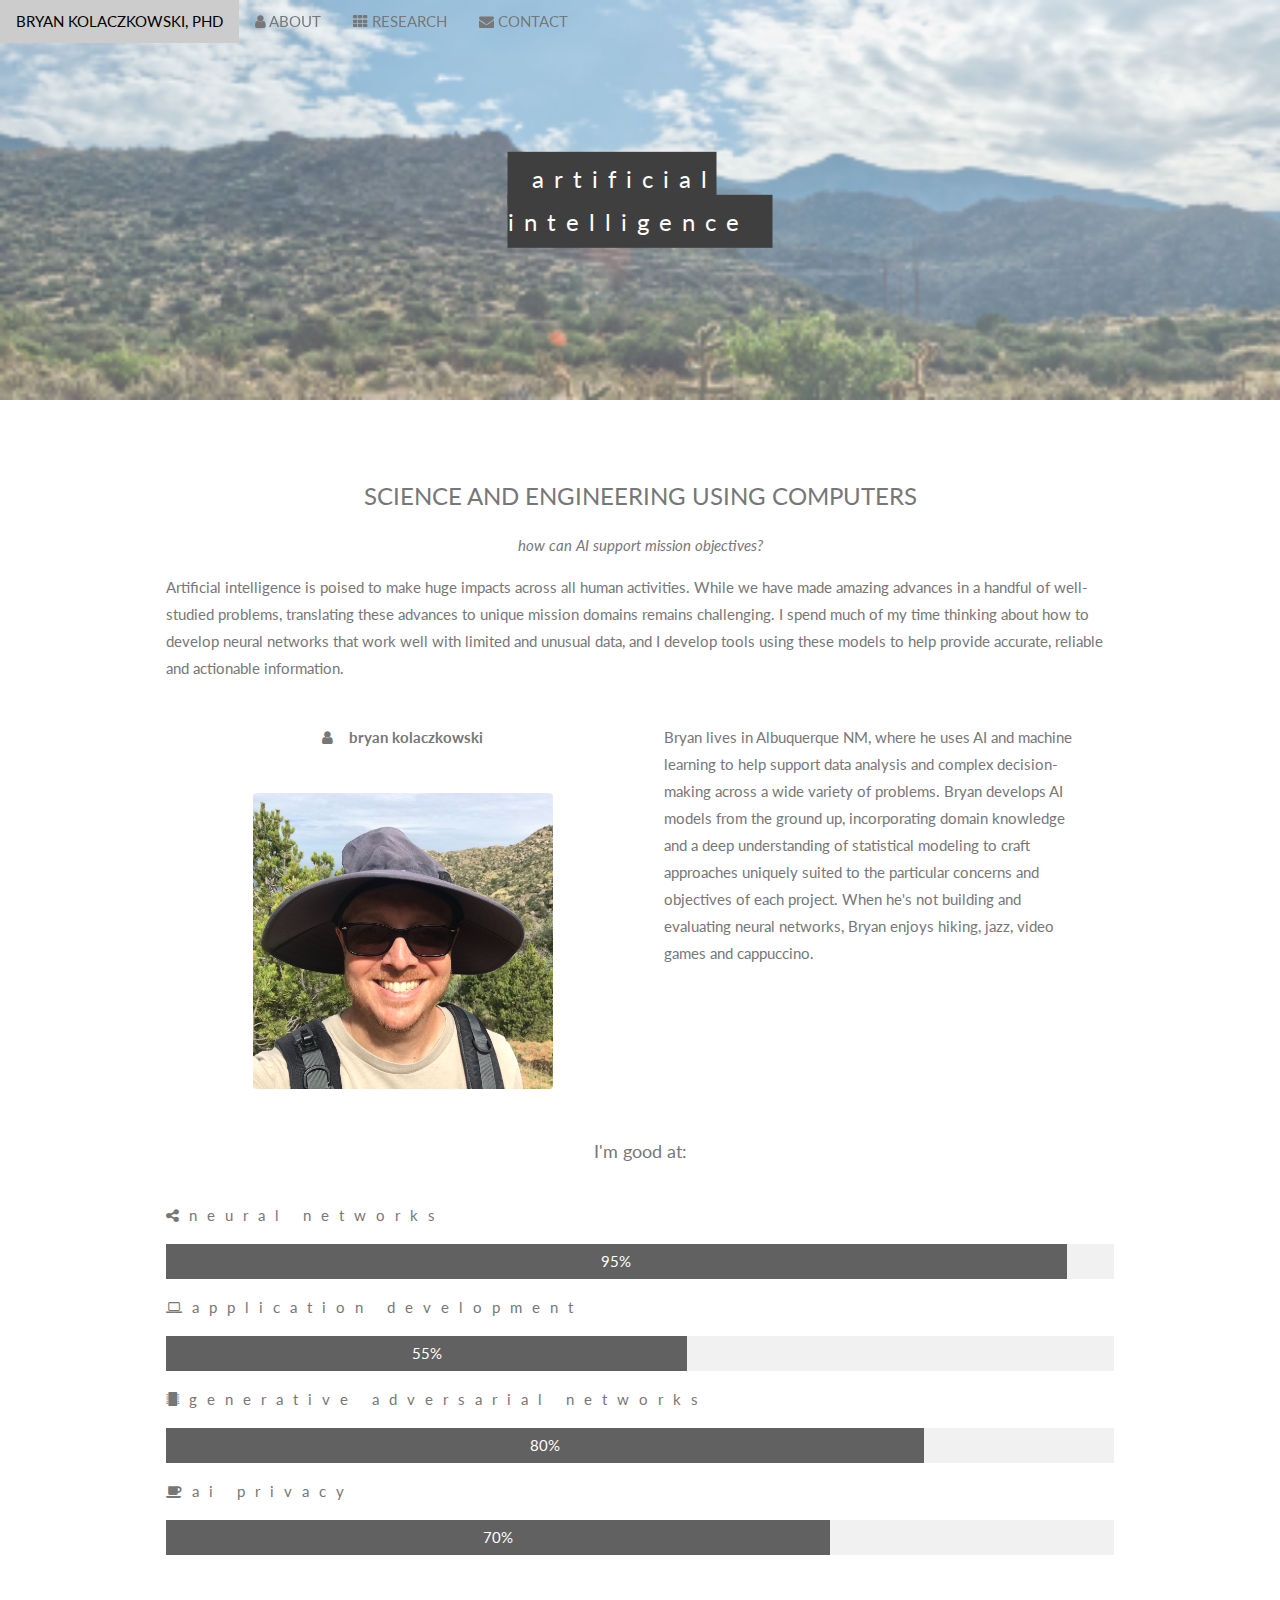
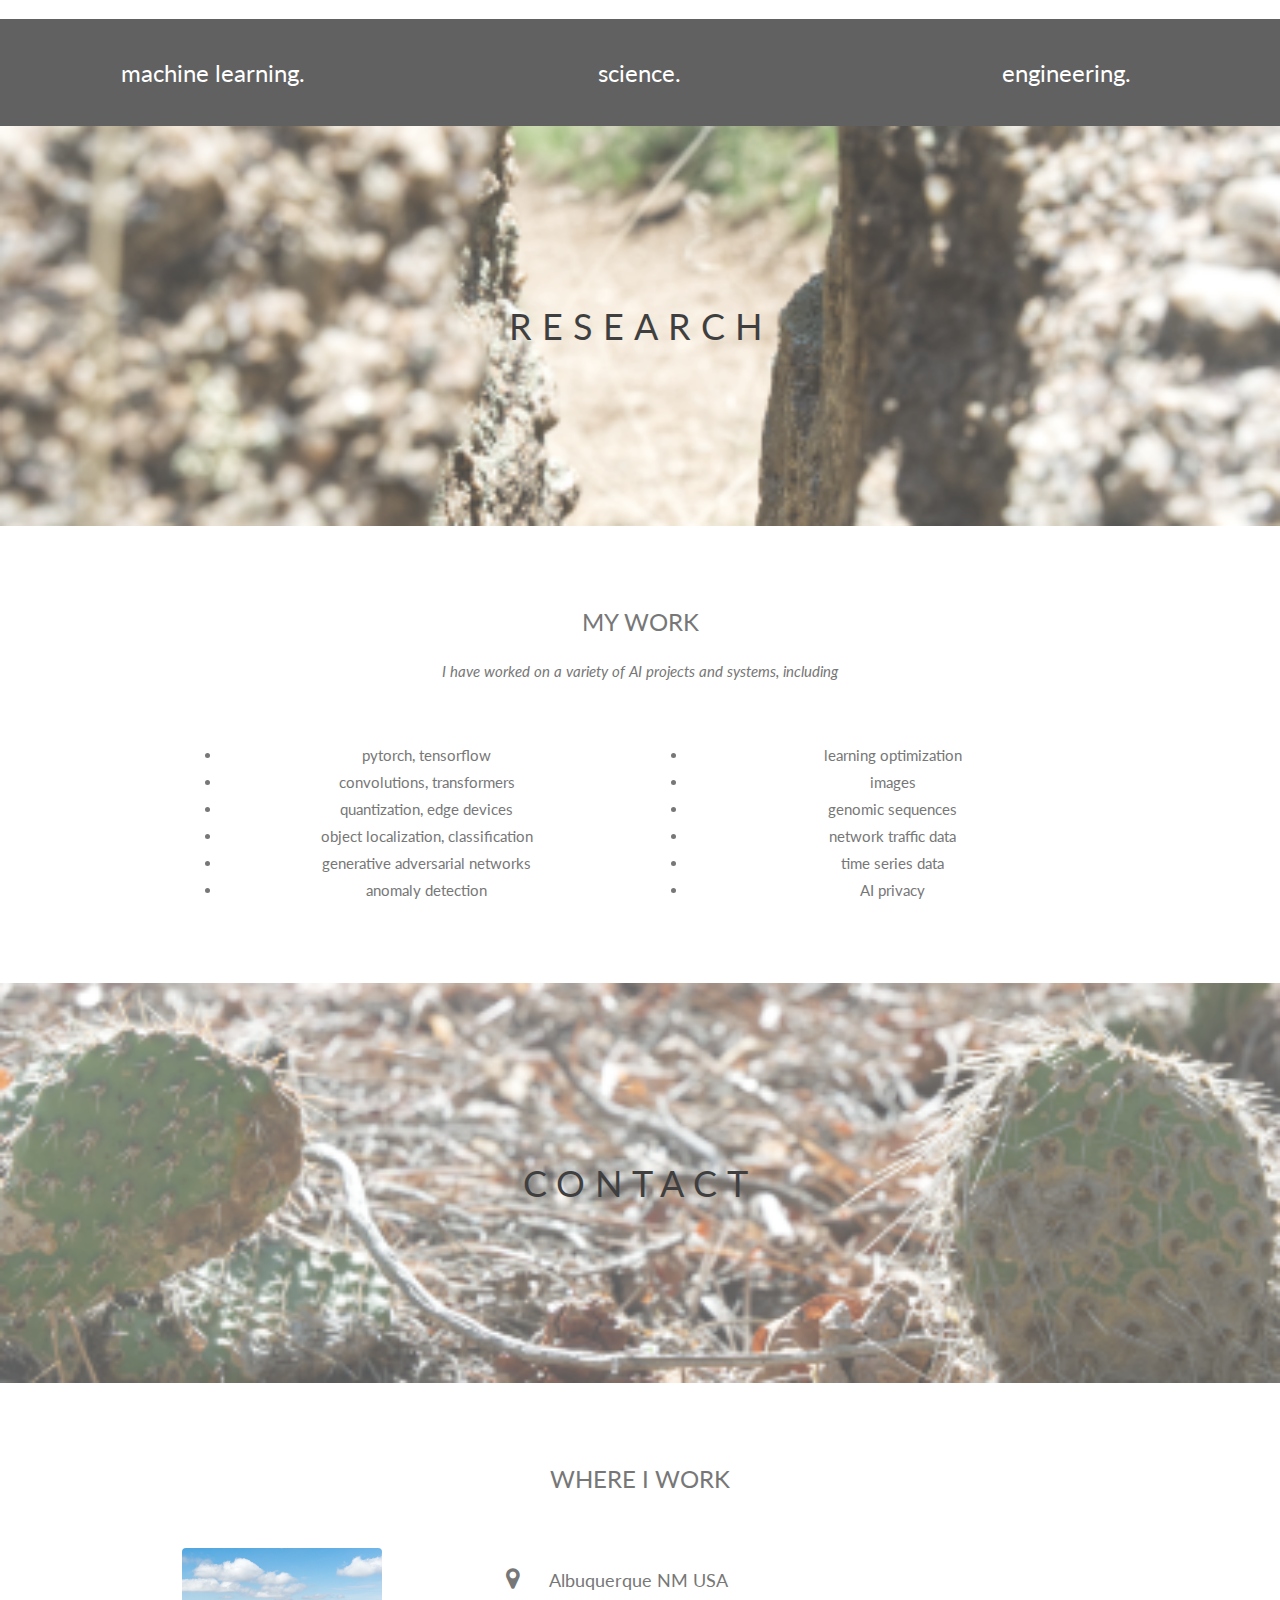
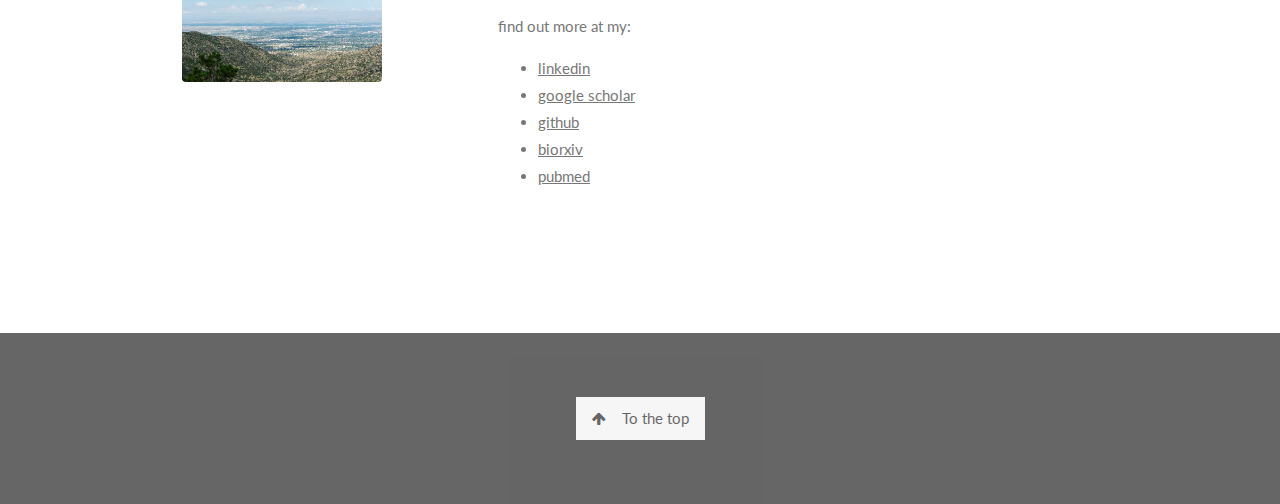
==== commit 5d9f7a16: "test" ====
--- a/index.html
+++ b/index.html
@@ -77,7 +77,7 @@
 <!-- First Parallax Image with Logo Text -->
 <div class="bgimg-1 w3-display-container w3-opacity-min" id="home">
   <div class="w3-display-middle" style="white-space:nowrap;">
-    <span class="w3-center w3-padding-large w3-black w3-xlarge w3-wide w3-animate-opacity">artificial intelligence</span>
+    <span class="w3-center w3-padding-large w3-black w3-xlarge w3-wide w3-animate-opacity">artificial<br>intelligence</span>
   </div>
 </div>
 
@@ -154,7 +154,7 @@
   <p class="w3-center"><em>I have worked on a variety of AI projects and systems, including</em></p><br>
 
   <!-- Responsive Grid. Four columns on tablets, laptops and desktops. Will stack on mobile devices/small screens (100% width) -->
-  <div class="w3-row-padding w3-left">
+  <div class="w3-row-padding w3-center">
     <div class="w3-half m3">
       <ul>
         <li>pytorch, tensorflow</li>
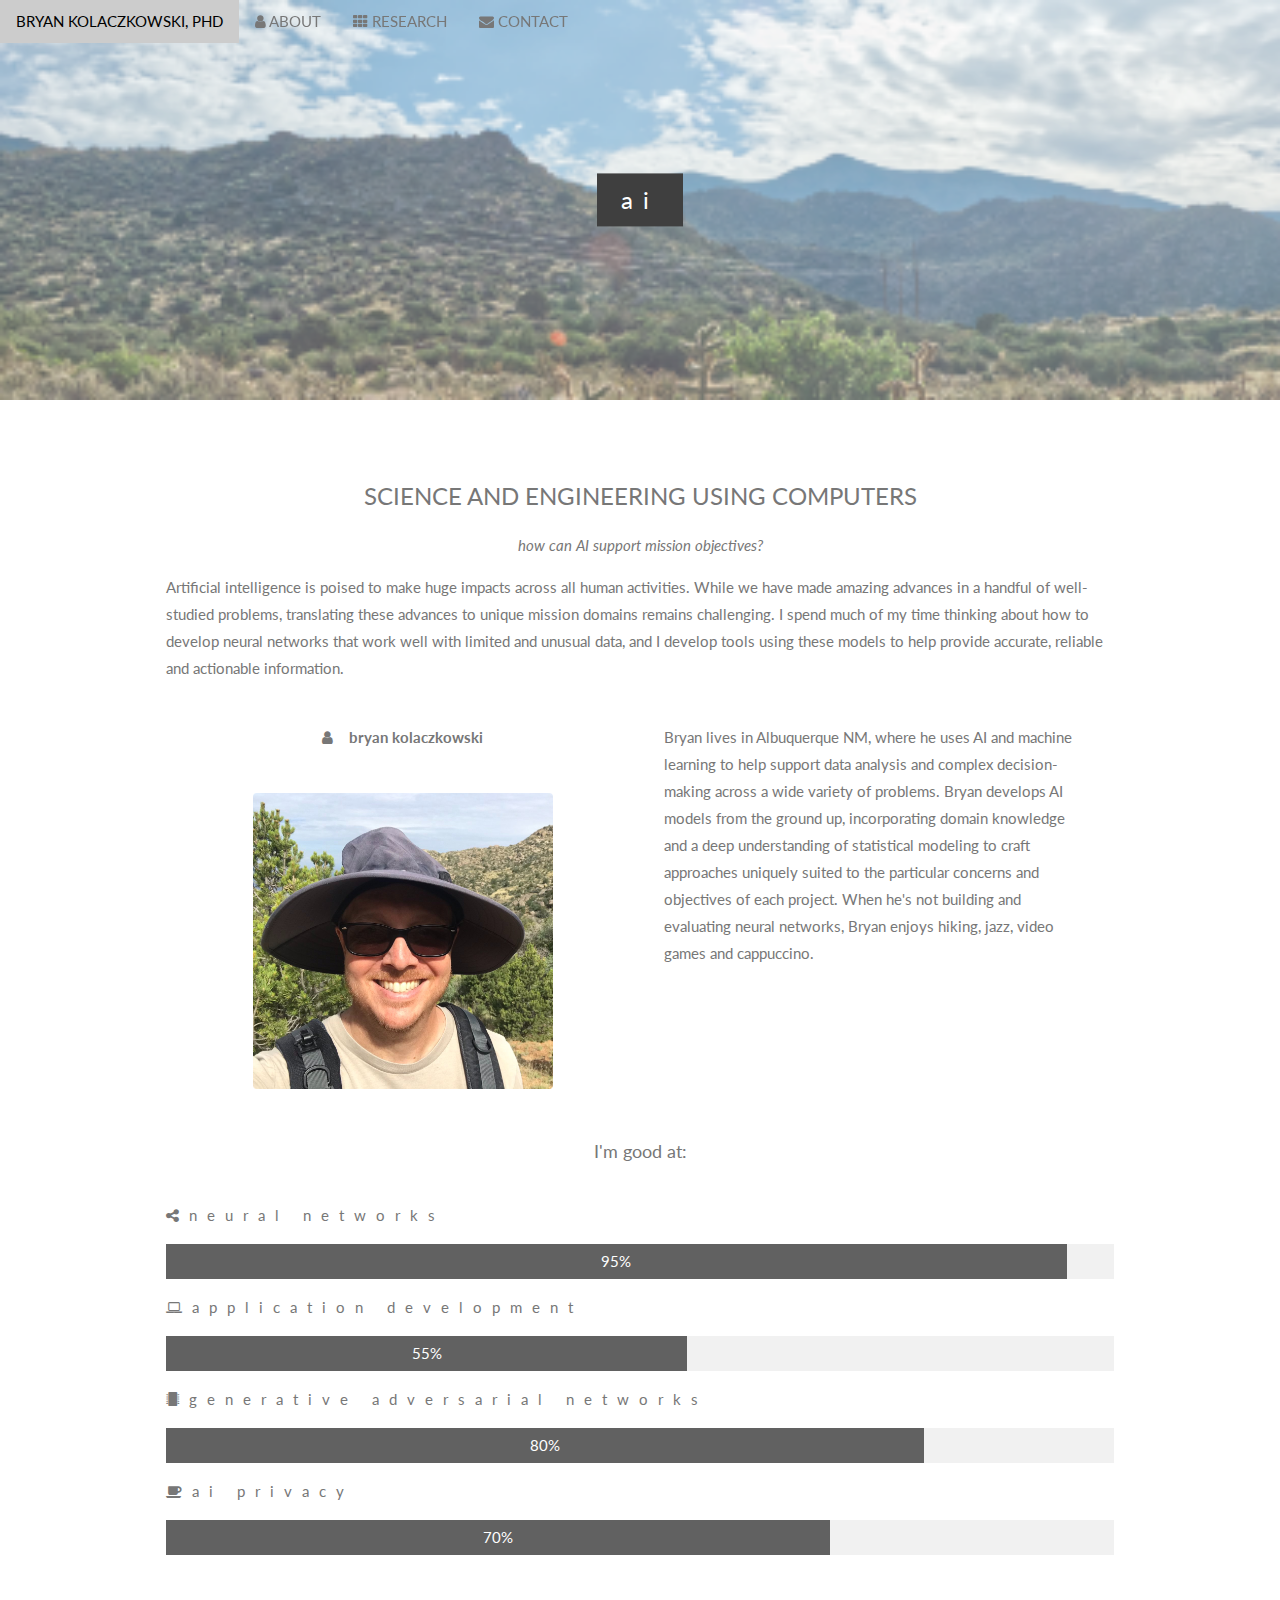
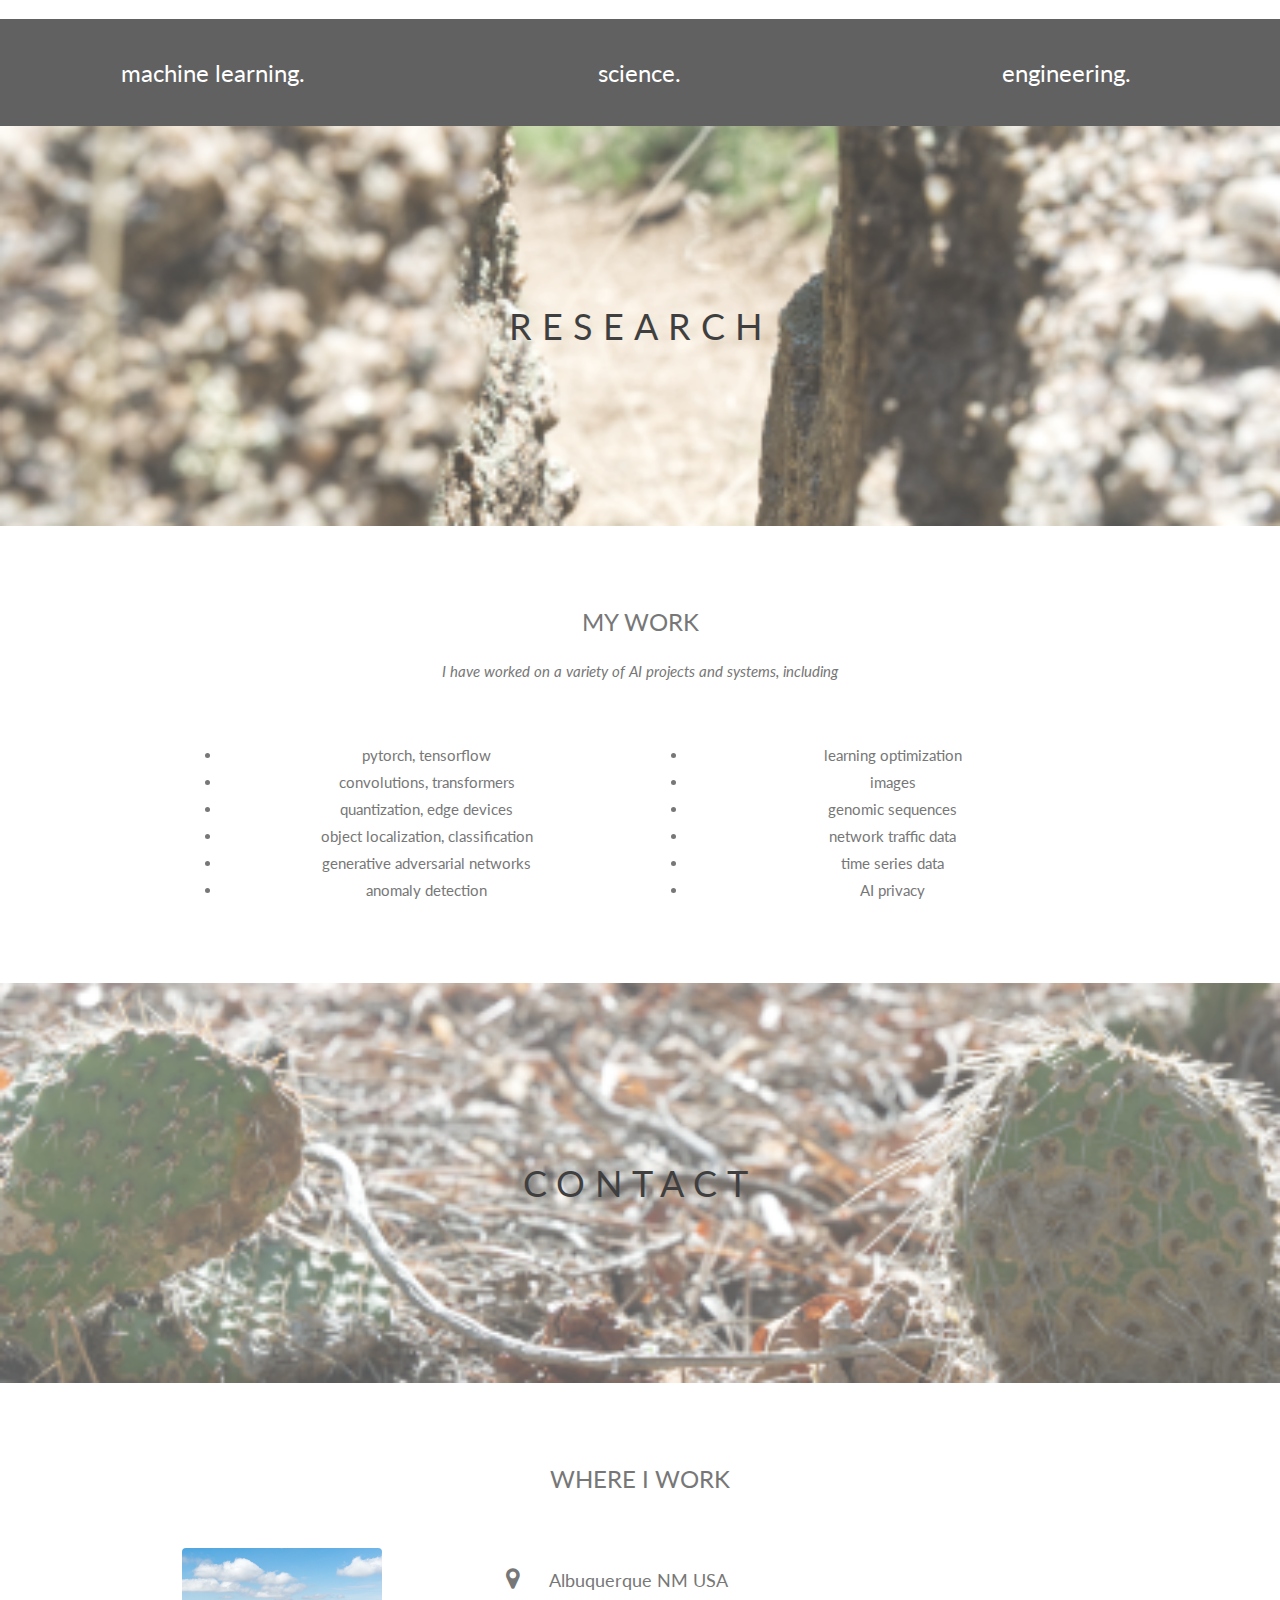
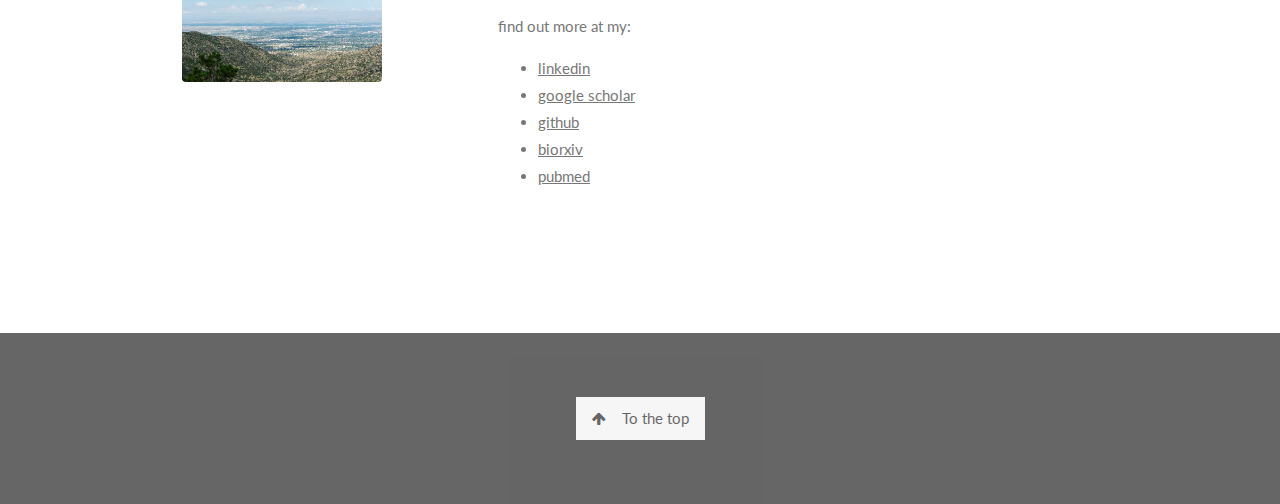
==== commit 43bdf32f: "fix?" ====
--- a/index.html
+++ b/index.html
@@ -77,7 +77,7 @@
 <!-- First Parallax Image with Logo Text -->
 <div class="bgimg-1 w3-display-container w3-opacity-min" id="home">
   <div class="w3-display-middle" style="white-space:nowrap;">
-    <span class="w3-center w3-padding-large w3-black w3-xlarge w3-wide w3-animate-opacity">artificial<br>intelligence</span>
+    <span class="w3-center w3-padding-large w3-black w3-xlarge w3-wide w3-animate-opacity">ai</span>
   </div>
 </div>
 
